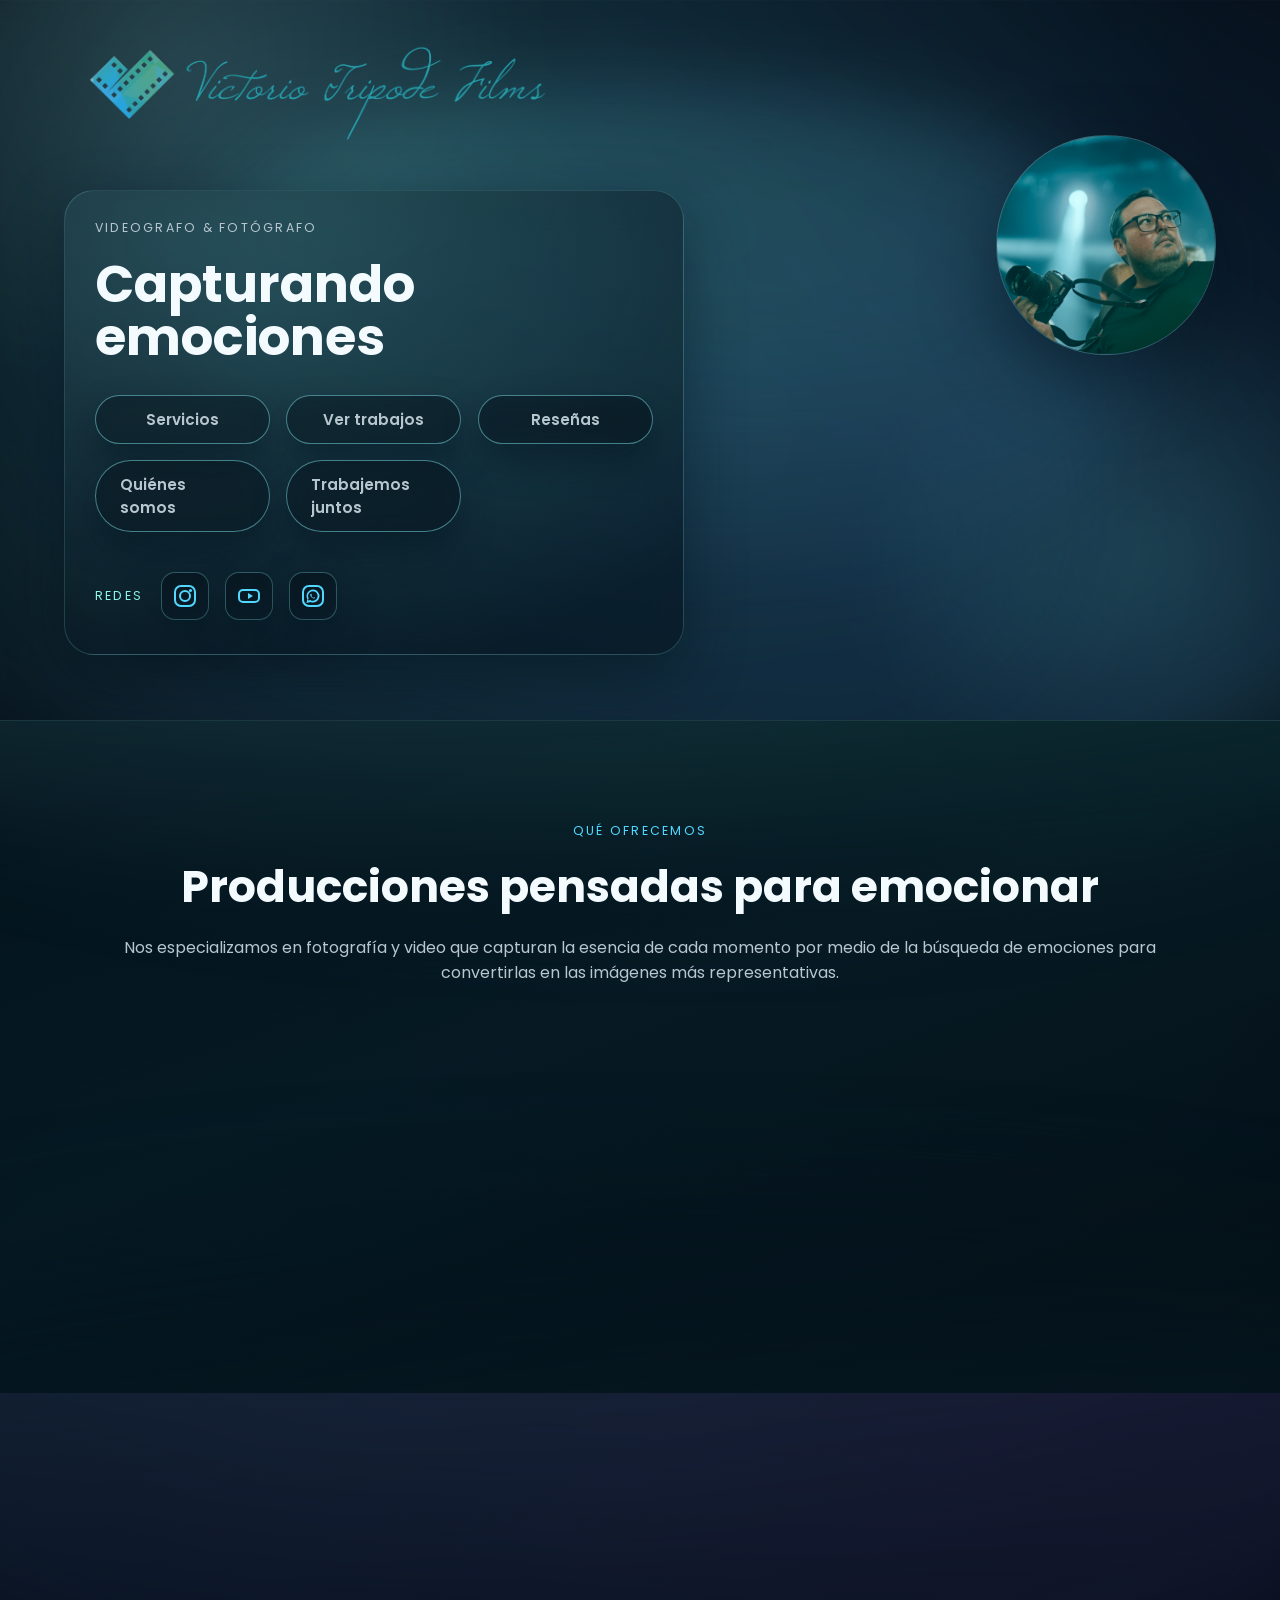
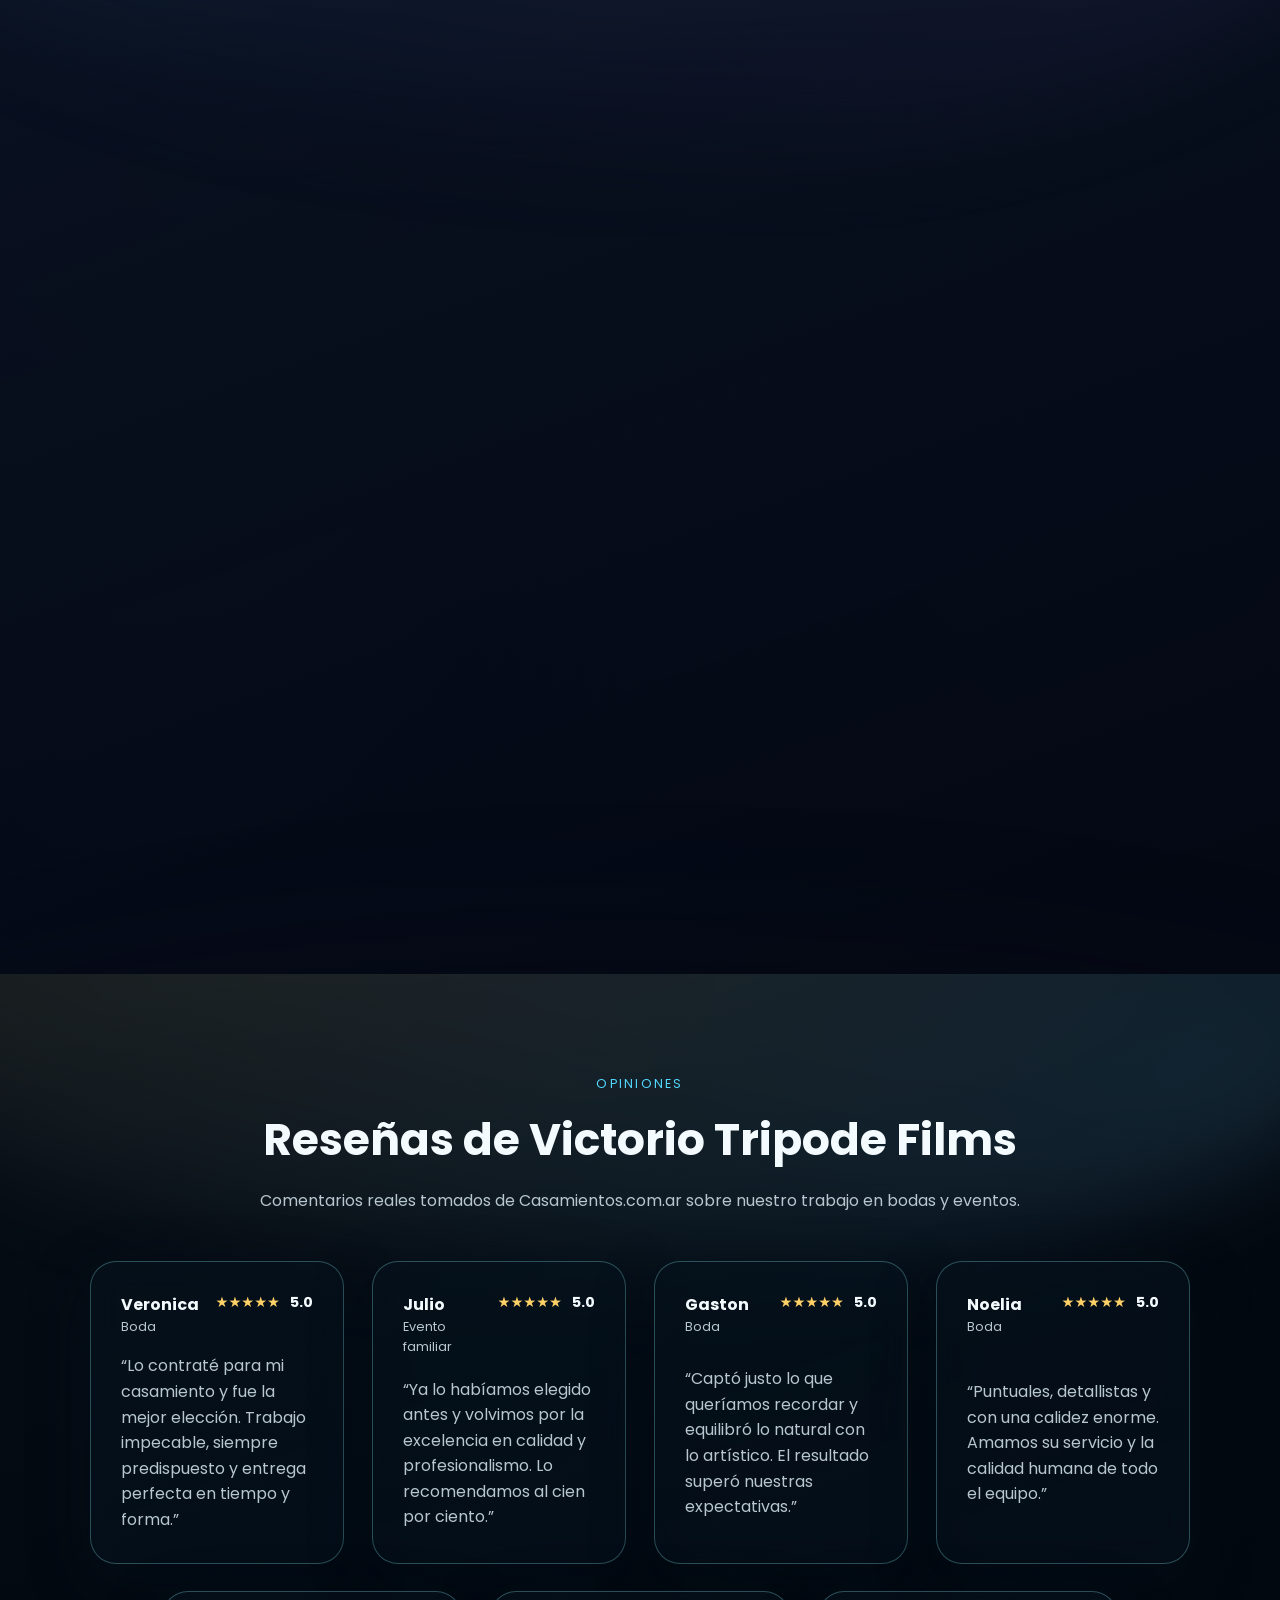
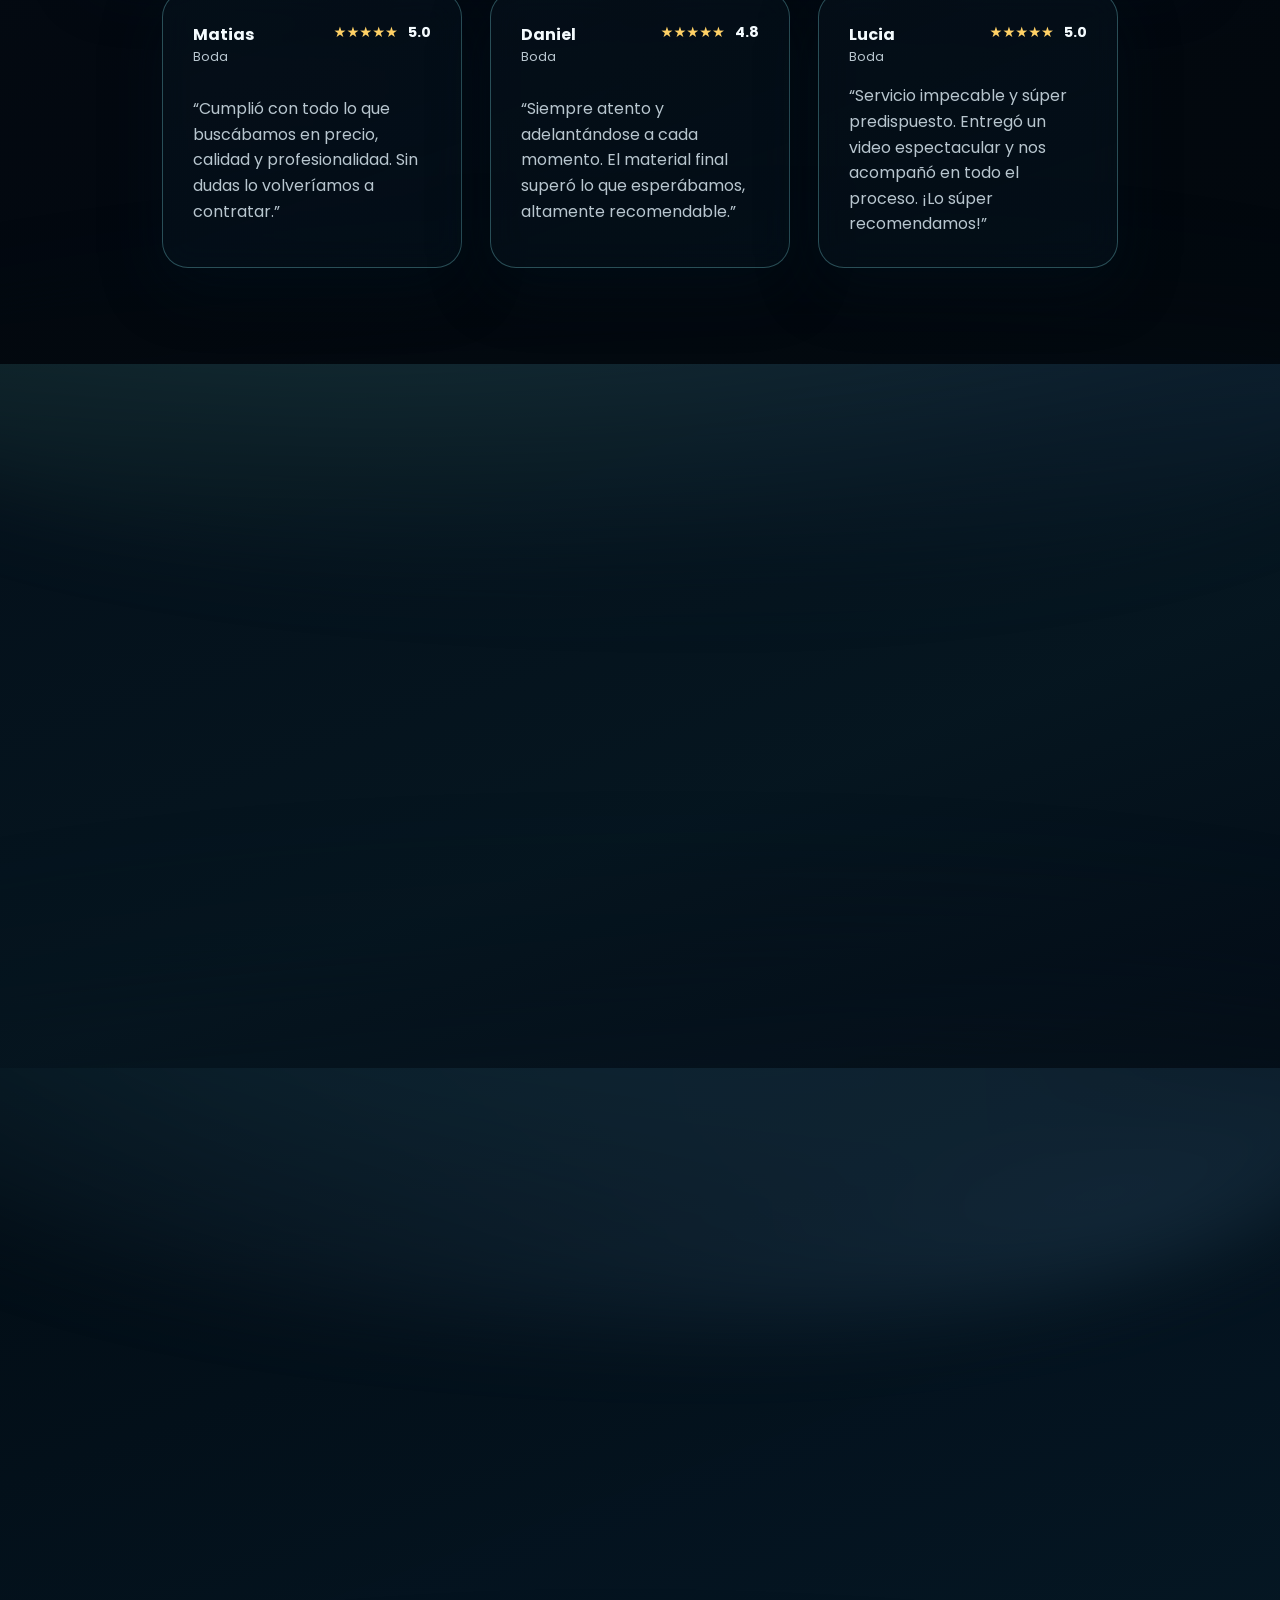
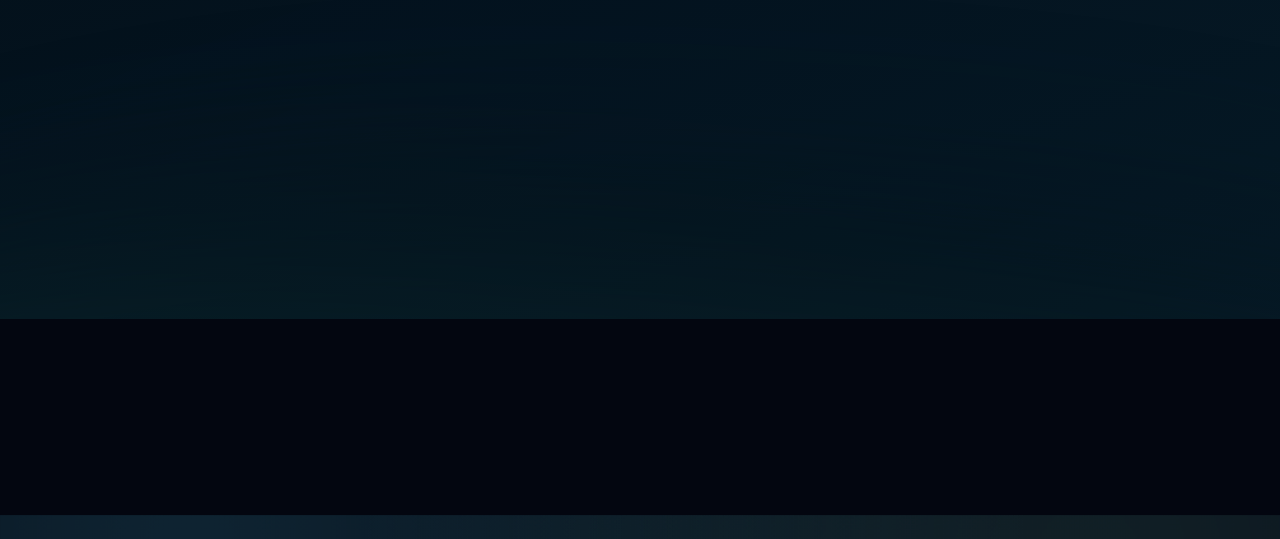
==== index.html @ 44215d23 "pagina de coco" ====
<!DOCTYPE html>
<html lang="es">
<head>
  <meta charset="UTF-8">
  <meta name="viewport" content="width=device-width, initial-scale=1.0">
  <title>Victorio Tripode Films | Productor Audiovisual</title>
  <meta name="description" content="Servicios profesionales de producción audiovisual: comerciales, videoclips, documentales y contenido para marcas.">
  <link rel="preconnect" href="https://fonts.googleapis.com">
  <link rel="preconnect" href="https://fonts.gstatic.com" crossorigin>
  <link href="https://fonts.googleapis.com/css2?family=Poppins:wght@300;400;600;700&display=swap" rel="stylesheet">
  <link rel="stylesheet" href="assets/styles.css">
  <link rel="icon" type="image/png" href="assets/image.png?v=1">
  <meta name="theme-color" content="#3ccade">
</head>
<body>
  <header class="hero">
    <div class="hero__bg" aria-hidden="true">
      <video class="hero__video" autoplay muted loop playsinline preload="auto" poster="https://images.unsplash.com/photo-1478720568477-152d9b164e26?auto=format&fit=crop&w=1600&q=80">
        <source src="https://cdn.coverr.co/videos/coverr-evening-footage-of-studio-lights-8471/1080p.mp4" type="video/mp4">
      </video>
    </div>
    <nav class="nav">
      <div class="nav__brand">
        <img class="logo-wordmark" src="assets/logo-wordmark.png" alt="Victorio Tripode Films">
      </div>
    </nav>
    <div class="hero__content">
      <p class="eyebrow">Videografo & Fotógrafo</p>
      <h1>Capturando emociones</h1>
      <nav class="quick-nav" aria-label="Secciones principales">
        <div class="hero__actions">
          <a class="btn btn--outline" href="#servicios">Servicios</a>
          <a class="btn btn--outline" href="#portfolio">Ver trabajos</a>
          <a class="btn btn--outline" href="#reviews">Reseñas</a>
          <a class="btn btn--outline" href="#nosotros">Quiénes somos</a>
          <a class="btn btn--outline" href="#contacto">Trabajemos juntos</a>
        </div>
      </nav>
      <div class="hero__social" aria-label="Redes sociales">
        <span class="hero__social-label">Redes</span>
        <div class="social-links">
          <a class="social-icon" href="https://www.instagram.com/victoriotripode/" target="_blank" rel="noopener" aria-label="Instagram">
            <svg viewBox="0 0 24 24" aria-hidden="true" focusable="false">
              <rect x="2" y="2" width="20" height="20" rx="6" ry="6"></rect>
              <circle cx="12" cy="12" r="5"></circle>
              <circle cx="17.5" cy="6.5" r="1.5"></circle>
            </svg>
          </a>
          <a class="social-icon" href="https://www.youtube.com/@victoriotripode7128" target="_blank" rel="noopener" aria-label="YouTube">
            <svg viewBox="0 0 24 24" aria-hidden="true" focusable="false">
              <rect x="2" y="6" width="20" height="12" rx="4"></rect>
              <polygon points="11,9 16,12 11,15"></polygon>
            </svg>
          </a>
          <a class="social-icon" href="https://wa.me/5493534769631?text=Hola%2C%20quiero%20hacer%20un%20proyecto" target="_blank" rel="noopener" aria-label="WhatsApp">
            <svg viewBox="0 0 24 24" aria-hidden="true" focusable="false">
              <rect x="2" y="2" width="20" height="20" rx="6" ry="6"></rect>
              <path d="M12 5.5a6.5 6.5 0 0 0-5.61 9.68L5.5 19l4-1.02A6.49 6.49 0 1 0 12 5.5Zm0 11.3a4.8 4.8 0 0 1-2.45-.67l-.18-.11-2.37.6.63-2.31-.12-.19a4.81 4.81 0 1 1 4.49 2.68Zm2.13-3.27c-.12-.06-.7-.35-.8-.39s-.19-.06-.27.06-.31.39-.38.47-.14.09-.26.03a3.94 3.94 0 0 1-1.17-.72 4.38 4.38 0 0 1-.82-1 0.28 0.28 0 0 1 0-.28c.07-.06.19-.24.25-.32s.09-.15.14-.24a0.2 0.2 0 0 0 0-.19c0-.06-.27-.66-.37-.9s-.2-.2-.27-.21h-0.24a0.46 0.46 0 0 0-.33.15 1.38 1.38 0 0 0-.43 1c0 .58.44 1.14.5 1.22s0 0 0 0a5.25 5.25 0 0 0 1.83 1.74 6.52 6.52 0 0 0 1.07.44 1.25 1.25 0 0 0 .58.04 1 1 0 0 0 .69-.49 0.82 0.82 0 0 0 .06-.49c-.03-0.07-0.12-0.11-0.24-0.17Z"></path>
            </svg>
          </a>
        </div>
      </div>
    </div>
    <div class="hero__portrait" aria-hidden="true">
      <img src="assets/FotoVity.png" alt="Victorio Tripode con su cámara" loading="lazy">
    </div>
  </header>

  <main>
    <section id="servicios" class="section section--light">
      <div class="section__header" data-reveal="fade-up">
        <span class="eyebrow">Qué ofrecemos</span>
        <h2>Producciones pensadas para emocionar</h2>
        <p>Nos especializamos en fotografía y video que capturan la esencia de cada momento por medio de la búsqueda de emociones para convertirlas en las imágenes más representativas.</p>
      </div>
      <div class="grid grid--services">
        <article class="card" data-reveal="zoom-in">
          <h3>Publicidades</h3>
          <p>Concepto, guion y producción integral para spots televisivos y contenido digital que posiciona tu marca.</p>
        </article>
        <article class="card" data-reveal="zoom-in" data-reveal-delay="120">
          <h3>Cumpleaños de 15</h3>
          <p>Registro cinematográfico de la fiesta, backstage y highlights para revivir cada detalle del gran día.</p>
        </article>
        <article class="card" data-reveal="zoom-in" data-reveal-delay="200">
          <h3>Bodas</h3>
          <p>Cobertura completa de ceremonia y celebración con enfoque en cinematografia documental.</p>
        </article>
        <article class="card" data-reveal="zoom-in" data-reveal-delay="280">
          <h3>Eventos y lanzamientos</h3>
          <p>Cobertura de eventos corporativos, culturales y sociales con piezas resumen y clips para redes.</p>
        </article>
      </div>
    </section>

    <section id="portfolio" class="section">
      <div class="section__header" data-reveal="fade-up">
        <span class="eyebrow">Portfolio</span>
        <h2>Selección de proyectos recientes</h2>
        <p>Algunas producciones destacadas que muestran nuestro enfoque cinematográfico y versatilidad.</p>
      </div>
      <div class="portfolio-groups">
        <section class="portfolio-group" aria-labelledby="portfolio-video-heading">
          <h3 id="portfolio-video-heading" class="portfolio-group__title" data-reveal="fade-up">Video</h3>
          <div class="grid grid--portfolio">
            <article class="portfolio-card" data-reveal="fade-up">
              <a class="portfolio-card__video" href="https://www.youtube.com/watch?v=5FdEgwAXs3w" target="_blank" rel="noopener" aria-label="Ver video Resumen de la boda de Lucía y Manuel en YouTube">
                <img src="https://img.youtube.com/vi/5FdEgwAXs3w/hqdefault.jpg" alt="Miniatura del video Resumen de la boda de Lucía y Manuel">
                <span class="portfolio-card__play" aria-hidden="true">
                  <svg viewBox="0 0 64 64">
                    <circle cx="32" cy="32" r="30"></circle>
                    <polygon points="27,22 44,32 27,42"></polygon>
                  </svg>
                </span>
              </a>
              <div class="portfolio-card__content">
                <h3>Resumen de la boda de Lucía y Manuel</h3>
              </div>
            </article>
            <article class="portfolio-card" data-reveal="fade-up" data-reveal-delay="220">
              <a class="portfolio-card__video" href="https://www.youtube.com/watch?v=j9kuE2Vgo54" target="_blank" rel="noopener" aria-label="Ver video Lanzamiento de producto Aurora en YouTube">
                <img src="assets/image copy 4.png" alt="Miniatura del video Video Final de Fiesta XV">
                <span class="portfolio-card__play" aria-hidden="true">
                  <svg viewBox="0 0 64 64">
                    <circle cx="32" cy="32" r="30"></circle>
                    <polygon points="27,22 44,32 27,42"></polygon>
                  </svg>
                </span>
              </a>
              <div class="portfolio-card__content">
                <h3>Video Final de Fiesta XV</h3>
              </div>
            </article>
            <article class="portfolio-card" data-reveal="fade-up" data-reveal-delay="140">
              <a class="portfolio-card__video" href="https://www.youtube.com/watch?v=SgXLLQUyZig" target="_blank" rel="noopener" aria-label="Ver video 15 Años de Lucila en YouTube">
                <img src="https://img.youtube.com/vi/SgXLLQUyZig/hqdefault.jpg" alt="Miniatura del video Fashion Look">
                <span class="portfolio-card__play" aria-hidden="true">
                  <svg viewBox="0 0 64 64">
                    <circle cx="32" cy="32" r="30"></circle>
                    <polygon points="27,22 44,32 27,42"></polygon>
                  </svg>
                </span>
              </a>
              <div class="portfolio-card__content">
                <h3>Fashion Look</h3>
              </div>
            </article>
          </div>
        </section>

        <section class="portfolio-group" aria-labelledby="portfolio-photo-heading">
          <h3 id="portfolio-photo-heading" class="portfolio-group__title" data-reveal="fade-up">Fotografía</h3>
          <div class="grid grid--portfolio grid--portfolio-photo">
            <article class="portfolio-card" data-reveal="fade-up">
              <a class="portfolio-card__link" href="https://photos.app.goo.gl/fR3tqLfKLdtsuLpC8" target="_blank" rel="noopener">
                <div class="portfolio-card__image" style="background-image: url('assets/image copy.png');"></div>
                <div class="portfolio-card__content">
                  <h3>Fiestas 15 Años</h3>
                </div>
              </a>
            </article>
            <article class="portfolio-card" data-reveal="fade-up" data-reveal-delay="140">
              <a class="portfolio-card__link" href="https://photos.app.goo.gl/D6VB1mkP4cScNcd29" target="_blank" rel="noopener">
                <div class="portfolio-card__image" style="background-image: url('assets/image copy 2.png'); background-position: center 30%;"></div>
                <div class="portfolio-card__content">
                  <h3>Book 15 Años</h3>
                </div>
              </a>
            </article>
            <article class="portfolio-card" data-reveal="fade-up" data-reveal-delay="220">
              <a class="portfolio-card__link" href="https://photos.app.goo.gl/a9URhVU9mto6WzhA7" target="_blank" rel="noopener">
                <div class="portfolio-card__image" style="background-image: url('assets/image copy 3.png');"></div>
                <div class="portfolio-card__content">
                  <h3>Fiesta de Boda</h3>
                </div>
              </a>
            </article>
            <article class="portfolio-card" data-reveal="fade-up" data-reveal-delay="300">
              <a class="portfolio-card__link" href="https://photos.app.goo.gl/1ajAdyzCxbb1kRrP6" target="_blank" rel="noopener">
                <div class="portfolio-card__image" style="background-image: url('assets/image copy 5.png'); background-position: center 20%;"></div>
                <div class="portfolio-card__content">
                  <h3>Highlights 15 Años</h3>
                </div>
              </a>
            </article>
          </div>
        </section>
      </div>
    </section>

    <section id="reviews" class="section section--reviews">
      <div class="section__header" data-reveal="fade-up">
        <span class="eyebrow">Opiniones</span>
        <h2>Reseñas de Victorio Tripode Films</h2>
        <p>Comentarios reales tomados de Casamientos.com.ar sobre nuestro trabajo en bodas y eventos.</p>
      </div>
      <div class="grid grid--reviews">
        <article class="review-card" data-reveal="lift">
          <header class="review-card__header">
            <div>
              <h3>Veronica</h3>
              <p class="review-card__meta">Boda</p>
            </div>
            <span class="review-card__rating" aria-label="Calificación 5 sobre 5">★★★★★ <strong>5.0</strong></span>
          </header>
          <p>“Lo contraté para mi casamiento y fue la mejor elección. Trabajo impecable, siempre predispuesto y entrega perfecta en tiempo y forma.”</p>
        </article>

        <article class="review-card" data-reveal="lift" data-reveal-delay="100">
          <header class="review-card__header">
            <div>
              <h3>Julio</h3>
              <p class="review-card__meta">Evento familiar</p>
            </div>
            <span class="review-card__rating" aria-label="Calificación 5 sobre 5">★★★★★ <strong>5.0</strong></span>
          </header>
          <p>“Ya lo habíamos elegido antes y volvimos por la excelencia en calidad y profesionalismo. Lo recomendamos al cien por ciento.”</p>
        </article>

        <article class="review-card" data-reveal="lift" data-reveal-delay="180">
          <header class="review-card__header">
            <div>
              <h3>Gaston</h3>
              <p class="review-card__meta">Boda</p>
            </div>
            <span class="review-card__rating" aria-label="Calificación 5 sobre 5">★★★★★ <strong>5.0</strong></span>
          </header>
          <p>“Captó justo lo que queríamos recordar y equilibró lo natural con lo artístico. El resultado superó nuestras expectativas.”</p>
        </article>

        <article class="review-card" data-reveal="lift" data-reveal-delay="260">
          <header class="review-card__header">
            <div>
              <h3>Noelia</h3>
              <p class="review-card__meta">Boda</p>
            </div>
            <span class="review-card__rating" aria-label="Calificación 5 sobre 5">★★★★★ <strong>5.0</strong></span>
          </header>
          <p>“Puntuales, detallistas y con una calidez enorme. Amamos su servicio y la calidad humana de todo el equipo.”</p>
        </article>

        <article class="review-card" data-reveal="lift" data-reveal-delay="340">
          <header class="review-card__header">
            <div>
              <h3>Matias</h3>
              <p class="review-card__meta">Boda</p>
            </div>
            <span class="review-card__rating" aria-label="Calificación 5 sobre 5">★★★★★ <strong>5.0</strong></span>
          </header>
          <p>“Cumplió con todo lo que buscábamos en precio, calidad y profesionalidad. Sin dudas lo volveríamos a contratar.”</p>
        </article>

        <article class="review-card" data-reveal="lift" data-reveal-delay="420">
          <header class="review-card__header">
            <div>
              <h3>Daniel</h3>
              <p class="review-card__meta">Boda</p>
            </div>
            <span class="review-card__rating" aria-label="Calificación 4.8 sobre 5">★★★★★ <strong>4.8</strong></span>
          </header>
          <p>“Siempre atento y adelantándose a cada momento. El material final superó lo que esperábamos, altamente recomendable.”</p>
        </article>

        <article class="review-card" data-reveal="lift" data-reveal-delay="500">
          <header class="review-card__header">
            <div>
              <h3>Lucia</h3>
              <p class="review-card__meta">Boda</p>
            </div>
            <span class="review-card__rating" aria-label="Calificación 5 sobre 5">★★★★★ <strong>5.0</strong></span>
          </header>
          <p>“Servicio impecable y súper predispuesto. Entregó un video espectacular y nos acompañó en todo el proceso. ¡Lo súper recomendamos!”</p>
        </article>
      </div>
    </section>

    <section id="nosotros" class="section section--light">
      <div class="section__header" data-reveal="fade-up">
        <span class="eyebrow">Quiénes somos</span>
        <h2>Relatos llenos de emoción para cada celebración</h2>
        <p>Desde 2007 estamos transformando cada evento en recuerdos cinematográficos y auténticos.</p>
      </div>
      <div class="about">
        <p data-reveal="fade-up">Victorio Tripode Films es una productora audiovisual creada por un realizador que ama cubrir eventos sociales. Buscamos las emociones de cada día especial para convertirlas en imágenes sinceras que cuenten tu historia con pasión.</p>
        <p data-reveal="fade-up" data-reveal-delay="160">Ofrecemos cobertura integral de bodas, 15 años y eventos: video y fotografía, preboda, postboda, entrega digital, fotolibros de alta calidad y coordinación personalizada. Nos reunimos con cada cliente para planificar juntos y asegurarnos de registrar cada detalle.</p>
      </div>
    </section>

    <section id="contacto" class="section">
      <div class="section__header" data-reveal="fade-up">
        <span class="eyebrow">Hablemos</span>
        <h2>¿Listo para producir tu próximo proyecto?</h2>
        <p>Escribinos y coordinemos una reunión para entender tus objetivos y armar una propuesta personalizada.</p>
      </div>
      <div class="contact">
        <div class="contact__details" data-reveal="fade-right">
          <p><strong>Email:</strong> <a href="mailto:victoriotripodefilms@gmail.com">victoriotripodefilms@gmail.com</a></p>
          <p>
            <strong>Teléfono:</strong>
            <button type="button" class="copy-phone" data-phone="+5493534769631" aria-label="Copiar número de teléfono">
              +54 9 353 476-9631
            </button>
            <span class="copy-feedback" role="status" aria-live="polite"></span>
          </p>
          <p><strong>WhatsApp:</strong> <a href="https://wa.me/5493534769631?text=Hola%2C%20quiero%20hacer%20un%20proyecto" target="_blank" rel="noopener">Escribinos por WhatsApp</a></p>
          <p><strong>Ubicación:</strong> Villa María, Córdoba · Disponible para rodajes en todo el país</p>
        </div>
        <form class="contact__form" action="https://formsubmit.co/victoriotripodefilms@gmail.com" method="POST" data-reveal="fade-left" data-reveal-delay="160">
          <input type="hidden" name="_subject" value="Nuevo mensaje desde la web">
          <input type="hidden" name="_captcha" value="false">
          <label>
            Nombre
            <input type="text" name="nombre" placeholder="Tu nombre" required>
          </label>
          <label>
            Email
            <input type="email" name="email" placeholder="tunombre@email.com" required>
          </label>
          <label>
            Mensaje
            <textarea name="mensaje" rows="4" placeholder="Contanos sobre tu proyecto" required></textarea>
          </label>
          <button type="submit" class="btn btn--primary">Enviar mensaje</button>
        </form>
      </div>
    </section>
  </main>

  <footer class="footer" data-reveal="fade-up">
    <p>© <span id="year"></span> Victorio Tripode Films · Productor audiovisual</p>
    <div class="social-links social-links--footer">
      <a class="social-icon" href="https://www.instagram.com/victoriotripode/" target="_blank" rel="noopener" aria-label="Instagram">
        <svg viewBox="0 0 24 24" aria-hidden="true" focusable="false">
          <rect x="2" y="2" width="20" height="20" rx="6" ry="6"></rect>
          <circle cx="12" cy="12" r="5"></circle>
          <circle cx="17.5" cy="6.5" r="1.5"></circle>
        </svg>
      </a>
      <a class="social-icon" href="https://www.youtube.com/@victoriotripode7128" target="_blank" rel="noopener" aria-label="YouTube">
        <svg viewBox="0 0 24 24" aria-hidden="true" focusable="false">
          <rect x="2" y="6" width="20" height="12" rx="4"></rect>
          <polygon points="11,9 16,12 11,15"></polygon>
        </svg>
      </a>
      <a class="social-icon" href="https://wa.me/5493534769631?text=Hola%2C%20quiero%20hacer%20un%20proyecto" target="_blank" rel="noopener" aria-label="WhatsApp">
        <svg viewBox="0 0 24 24" aria-hidden="true" focusable="false">
          <rect x="2" y="2" width="20" height="20" rx="6" ry="6"></rect>
          <path d="M12 5.5a6.5 6.5 0 0 0-5.61 9.68L5.5 19l4-1.02A6.49 6.49 0 1 0 12 5.5Zm0 11.3a4.8 4.8 0 0 1-2.45-.67l-.18-.11-2.37.6.63-2.31-.12-.19a4.81 4.81 0 1 1 4.49 2.68Zm2.13-3.27c-.12-.06-.7-.35-.8-.39s-.19-.06-.27.06-.31.39-.38.47-.14.09-.26.03a3.94 3.94 0 0 1-1.17-.72 4.38 4.38 0 0 1-.82-1 0.28 0.28 0 0 1 0-.28c.07-.06.19-.24.25-.32s.09-.15.14-.24a0.2 0.2 0 0 0 0-.19c0-.06-.27-.66-.37-.9s-.2-.2-.27-.21h-0.24a0.46 0.46 0 0 0-.33.15 1.38 1.38 0 0 0-.43 1c0 .58.44 1.14.5 1.22s0 0 0 0a5.25 5.25 0 0 0 1.83 1.74 6.52 6.52 0 0 0 1.07.44 1.25 1.25 0 0 0 .58.04 1 1 0 0 0 .69-.49 0.82 0.82 0 0 0 .06-.49c-.03-0.07-0.12-0.11-0.24-0.17Z"></path>
        </svg>
      </a>
    </div>
  </footer>

  <script>
    const yearEl = document.getElementById('year');
    if (yearEl) {
      yearEl.textContent = new Date().getFullYear();
    }

    const copyBtn = document.querySelector('.copy-phone');
    const feedbackEl = document.querySelector('.copy-feedback');

    if (copyBtn && feedbackEl) {
      const phoneValue = copyBtn.dataset.phone;
      copyBtn.addEventListener('click', async () => {
        try {
          if (navigator.clipboard?.writeText) {
            await navigator.clipboard.writeText(phoneValue);
          } else {
            const tempInput = document.createElement('input');
            tempInput.value = phoneValue;
            document.body.appendChild(tempInput);
            tempInput.select();
            document.execCommand('copy');
            document.body.removeChild(tempInput);
          }
          feedbackEl.textContent = 'Número copiado';
          feedbackEl.classList.add('is-visible');
          setTimeout(() => {
            feedbackEl.classList.remove('is-visible');
            feedbackEl.textContent = '';
          }, 2000);
        } catch (err) {
          feedbackEl.textContent = 'No se pudo copiar';
          feedbackEl.classList.add('is-visible');
          setTimeout(() => {
            feedbackEl.classList.remove('is-visible');
            feedbackEl.textContent = '';
          }, 2500);
        }
      });
    }

    const heroEl = document.querySelector('.hero');
    const heroContentEl = document.querySelector('.hero__content');
    const heroPortraitEl = document.querySelector('.hero__portrait');
    const heroQuickNavEl = heroContentEl?.querySelector('.quick-nav');
    const mobilePortraitQuery = window.matchMedia ? window.matchMedia('(max-width: 640px)') : null;

    if (heroEl && heroContentEl && heroPortraitEl && heroQuickNavEl && mobilePortraitQuery) {
      const portraitAnchor = document.createComment('hero-portrait-anchor');
      heroEl.insertBefore(portraitAnchor, heroPortraitEl.nextSibling);

      const placePortrait = (mq) => {
        if (mq.matches) {
          if (heroPortraitEl.parentElement !== heroContentEl) {
            heroContentEl.insertBefore(heroPortraitEl, heroQuickNavEl);
          }
          heroPortraitEl.classList.add('hero__portrait--mobile');
        } else {
          if (portraitAnchor.parentNode && heroPortraitEl.parentElement !== heroEl) {
            portraitAnchor.parentNode.insertBefore(heroPortraitEl, portraitAnchor);
          }
          heroPortraitEl.classList.remove('hero__portrait--mobile');
        }
      };

      placePortrait(mobilePortraitQuery);

      const listener = (event) => placePortrait(event);
      if (mobilePortraitQuery.addEventListener) {
        mobilePortraitQuery.addEventListener('change', listener);
      } else if (mobilePortraitQuery.addListener) {
        mobilePortraitQuery.addListener(listener);
      }
    }

    const revealEls = document.querySelectorAll('[data-reveal]');
    const prefersReducedMotionQuery = window.matchMedia ? window.matchMedia('(prefers-reduced-motion: reduce)') : null;

    if (revealEls.length) {
      const setRevealProps = (el) => {
        const { revealDelay, revealDuration, revealEasing } = el.dataset;
        if (revealDelay) {
          el.style.setProperty('--reveal-delay', `${revealDelay}ms`);
        }
        if (revealDuration) {
          el.style.setProperty('--reveal-duration', `${revealDuration}ms`);
        }
        if (revealEasing) {
          el.style.setProperty('--reveal-easing', revealEasing);
        }
      };

      revealEls.forEach(setRevealProps);

      const activateWithoutObserver = () => {
        revealEls.forEach((el) => {
          el.classList.add('is-visible');
        });
      };

      const shouldReduceMotion = prefersReducedMotionQuery?.matches;

      if (shouldReduceMotion || !('IntersectionObserver' in window)) {
        activateWithoutObserver();
      } else {
        const observer = new IntersectionObserver(
          (entries) => {
            entries.forEach((entry) => {
              if (entry.isIntersecting) {
                entry.target.classList.add('is-visible');
                observer.unobserve(entry.target);
              }
            });
          },
          {
            threshold: 0.2,
            rootMargin: '0px 0px -10% 0px',
          }
        );

        revealEls.forEach((el) => observer.observe(el));

        const handleMotionChange = (event) => {
          if (event.matches) {
            observer.disconnect();
            activateWithoutObserver();
          }
        };

        if (prefersReducedMotionQuery?.addEventListener) {
          prefersReducedMotionQuery.addEventListener('change', handleMotionChange);
        } else if (prefersReducedMotionQuery?.addListener) {
          prefersReducedMotionQuery.addListener(handleMotionChange);
        }
      }
    }
  </script>
</body>
</html>
---- assets/styles.css ----
:root {
  --bg-dark: #030610;
  --bg-light: rgba(6, 22, 32, 0.82);
  --bg-section: #071522;
  --text-primary: #f4fbfe;
  --text-secondary: #b8c6cf;
  --accent: #52d8ff;
  --accent-hover: #8cf7e7;
  --accent-gradient: linear-gradient(135deg, #52d8ff 0%, #89ffe6 100%);
  --glass-bg: rgba(10, 32, 46, 0.55);
  --glass-border: rgba(142, 246, 255, 0.28);
  --glass-highlight: rgba(255, 255, 255, 0.18);
  --liquid-blur: 22px;
  --liquid-speed-slow: 26s;
  --liquid-speed-fast: 14s;
  --reveal-easing: cubic-bezier(0.22, 1, 0.36, 1);
  --font-body: 'Poppins', system-ui, -apple-system, BlinkMacSystemFont, 'Segoe UI', sans-serif;
  --max-width: 1100px;
  --shadow: 0 22px 65px rgba(2, 17, 29, 0.4);
}

* {
  box-sizing: border-box;
}

@keyframes liquidOrb {
  0% {
    transform: translate3d(-3%, -4%, 0) scale(0.92) rotate(0deg);
  }

  50% {
    transform: translate3d(4%, 2%, 0) scale(1.08) rotate(160deg);
  }

  100% {
    transform: translate3d(-2%, 3%, 0) scale(0.95) rotate(320deg);
  }
}

@keyframes liquidSheen {
  0% {
    transform: translateX(-120%);
    opacity: 0;
  }

  45% {
    opacity: 0;
  }

  55% {
    opacity: 0.6;
  }

  100% {
    transform: translateX(120%);
    opacity: 0;
  }
}

@keyframes liquidRipple {
  0% {
    transform: scale(0.92) translate3d(0, 12px, 0);
    filter: blur(18px);
    opacity: 0.65;
  }

  60% {
    transform: scale(1.04) translate3d(0, -6px, 0);
    filter: blur(0);
    opacity: 1;
  }

  100% {
    transform: scale(1) translate3d(0, 0, 0);
    filter: blur(0);
    opacity: 1;
  }
}

@keyframes liquidReveal {
  0% {
    opacity: 0;
    transform: translate3d(var(--reveal-translate-x, 0), var(--reveal-translate-y, 24px), 0) scale(var(--reveal-scale-start, 0.9));
    filter: blur(var(--reveal-blur-start, 22px)) saturate(0.8);
  }

  55% {
    opacity: 1;
    transform: translate3d(calc(var(--reveal-translate-x, 0) * -0.05), calc(var(--reveal-translate-y, 24px) * -0.1), 0) scale(var(--reveal-overshoot, 1.04));
    filter: blur(0) saturate(1.08);
  }

  100% {
    opacity: 1;
    transform: translate3d(0, 0, 0) scale(1);
    filter: blur(0) saturate(1);
  }
}

@keyframes liquidDrift {
  0% {
    transform: translate3d(-8%, -6%, 0) scale(0.94);
    opacity: 0.4;
  }

  55% {
    transform: translate3d(6%, 4%, 0) scale(1.08);
    opacity: 0.8;
  }

  100% {
    transform: translate3d(-4%, 2%, 0) scale(0.97);
    opacity: 0.55;
  }
}

@keyframes liquidFloat {
  0%,
  100% {
    transform: translate3d(0, -10px, 0) rotate3d(0, 0, 1, -2deg);
  }

  50% {
    transform: translate3d(0, 10px, 0) rotate3d(0, 0, 1, 2deg);
  }
}

@keyframes buttonLiquidIn {
  0% {
    opacity: 0;
    transform: translate3d(0, 28px, 0) scale(0.9);
    filter: blur(18px);
  }

  60% {
    opacity: 1;
    transform: translate3d(0, -6px, 0) scale(1.05);
    filter: blur(0);
  }

  100% {
    opacity: 1;
    transform: translate3d(0, 0, 0) scale(1);
    filter: blur(0);
  }
}

html,
body {
  margin: 0;
  padding: 0;
  color: var(--text-primary);
  background: radial-gradient(120% 120% at 15% 5%, rgba(82, 216, 255, 0.15), transparent 55%), radial-gradient(100% 100% at 85% 10%, rgba(137, 255, 230, 0.12), transparent 58%), var(--bg-dark);
  font-family: var(--font-body);
  scroll-behavior: smooth;
}

body {
  position: relative;
  min-height: 100vh;
  background-color: var(--bg-dark);
  overflow-x: hidden;
}

body::before,
body::after {
  content: "";
  position: fixed;
  width: clamp(320px, 42vw, 520px);
  height: clamp(320px, 42vw, 520px);
  border-radius: 45% 55% 50% 60% / 55% 45% 55% 45%;
  pointer-events: none;
  z-index: -2;
  opacity: 0.55;
  background:
    radial-gradient(circle at 30% 30%, rgba(140, 248, 255, 0.35), transparent 65%),
    radial-gradient(circle at 70% 70%, rgba(115, 185, 255, 0.22), transparent 70%),
    rgba(27, 60, 78, 0.6);
  filter: blur(60px) saturate(1.1);
  animation: liquidOrb var(--liquid-speed-slow) ease-in-out infinite;
}

body::before {
  top: -18%;
  left: -12%;
}

body::after {
  bottom: -25%;
  right: -10%;
  animation-duration: calc(var(--liquid-speed-slow) * 1.2);
  animation-delay: -8s;
}

img {
  max-width: 100%;
  display: block;
}

a {
  color: inherit;
  text-decoration: none;
}

a:hover {
  color: var(--accent-hover);
}

.hero {
  position: relative;
  display: flex;
  flex-direction: column;
  justify-content: flex-start;
  gap: clamp(12px, 3vw, 24px);
  padding: 32px 5vw 64px;
  overflow: hidden;
  isolation: isolate;
  border-bottom: 1px solid rgba(142, 246, 255, 0.16);
  background:
    linear-gradient(145deg, rgba(5, 16, 26, 0.94) 0%, rgba(7, 24, 36, 0.88) 52%, rgba(9, 32, 46, 0.92) 100%);
  box-shadow:
    inset 0 1px 0 rgba(140, 248, 255, 0.08),
    0 28px 80px rgba(2, 17, 29, 0.55);
}

.hero__bg {
  position: absolute;
  inset: 0;
  overflow: hidden;
  z-index: 0;
  pointer-events: none;
}

.hero__bg::before {
  content: "";
  position: absolute;
  inset: -18%;
  border-radius: 35% 45% 55% 40% / 48% 35% 45% 52%;
  background:
    radial-gradient(circle at 28% 32%, rgba(140, 248, 255, 0.38), transparent 68%),
    radial-gradient(circle at 68% 70%, rgba(115, 195, 255, 0.32), transparent 72%),
    linear-gradient(160deg, rgba(3, 9, 16, 0.85), rgba(8, 22, 36, 0.78));
  mix-blend-mode: screen;
  filter: blur(28px) saturate(1.1);
  opacity: 0.7;
  animation: liquidDrift calc(var(--liquid-speed-slow) * 0.9) ease-in-out infinite;
}

.hero__bg::after {
  content: "";
  position: absolute;
  inset: -12%;
  background:
    radial-gradient(520px at 20% 15%, rgba(255, 255, 255, 0.18), transparent 70%),
    radial-gradient(420px at 82% 72%, rgba(137, 255, 230, 0.25), transparent 68%),
    linear-gradient(160deg, rgba(4, 9, 18, 0.78), rgba(3, 12, 20, 0.64));
  filter: blur(24px);
  mix-blend-mode: soft-light;
  opacity: 0.85;
  animation: liquidOrb calc(var(--liquid-speed-fast) * 1.1) ease-in-out infinite;
}

.hero__video {
  width: 100%;
  height: 100%;
  object-fit: cover;
  filter: saturate(1.25) contrast(1.08) brightness(0.72);
  transform: scale(1.08);
  opacity: 0.85;
  animation: heroVideoZoom 18s ease-in-out infinite alternate;
}

.hero::before {
  content: "";
  position: absolute;
  inset: 12% 10% 18% 16%;
  border-radius: 38% 52% 46% 58% / 44% 40% 56% 52%;
  background:
    radial-gradient(160% 120% at 20% 20%, rgba(137, 255, 230, 0.25), transparent 70%),
    radial-gradient(140% 120% at 80% 40%, rgba(110, 192, 255, 0.22), transparent 65%),
    rgba(13, 45, 66, 0.32);
  mix-blend-mode: lighten;
  filter: blur(36px) saturate(1.1);
  opacity: 0.55;
  animation: liquidDrift calc(var(--liquid-speed-fast) * 0.9) ease-in-out infinite;
  pointer-events: none;
  z-index: 1;
}

.hero__portrait {
  position: absolute;
  top: clamp(18%, 28vw, 34%);
  right: clamp(3vw, 5vw, 8vw);
  transform: translateY(-50%);
  width: clamp(160px, 18vw, 220px);
  aspect-ratio: 1;
  border-radius: 50%;
  overflow: hidden;
  box-shadow:
    0 28px 70px rgba(2, 17, 29, 0.55),
    inset 0 0 8px rgba(140, 248, 255, 0.35);
  border: 1px solid var(--glass-border);
  background: radial-gradient(circle at 30% 30%, rgba(140, 248, 255, 0.24), transparent 55%), rgba(4, 18, 28, 0.55);
  backdrop-filter: blur(20px) saturate(1.18);
  animation: liquidFloat 8s ease-in-out infinite;
  z-index: 2;
}

.hero__portrait img {
  width: 100%;
  height: 100%;
  object-fit: cover;
  filter: saturate(1.08);
}

.hero__portrait::before {
  content: "";
  position: absolute;
  inset: -10% -20%;
  background: linear-gradient(120deg, rgba(255, 255, 255, 0.25), transparent 50%);
  opacity: 0.5;
  mix-blend-mode: screen;
  animation: none;
}

.hero__portrait--mobile {
  position: static;
  top: auto;
  right: auto;
  transform: none;
  width: clamp(180px, 65vw, 240px);
  margin: 24px auto 28px;
  animation: heroFloatMobile 6s ease-in-out infinite;
  backdrop-filter: blur(18px) saturate(1.12);
}

.hero__portrait--mobile::before {
  inset: -8% -18%;
  opacity: 0.6;
}

@keyframes heroVideoZoom {
  0% {
    transform: scale(1.06) translate3d(-1%, -1%, 0);
  }

  50% {
    transform: scale(1.12) translate3d(1%, 1%, 0);
  }

  100% {
    transform: scale(1.08) translate3d(0, 0, 0);
  }
}

@keyframes heroFloatMobile {
  0%,
  100% {
    transform: translate3d(0, -4px, 0);
  }

  50% {
    transform: translate3d(0, 4px, 0);
  }
}

@media (prefers-reduced-motion: reduce) {
  *,
  *::before,
  *::after {
    animation-duration: 0.001ms !important;
    animation-iteration-count: 1 !important;
    transition-duration: 0.001ms !important;
  }

  body::before,
  body::after,
  .section::before,
  .card::before,
  .card::after,
  .review-card::before,
  .review-card::after,
  .contact__form::before,
  .contact__form::after,
  .portfolio-card::before,
  .portfolio-card::after,
  .testimonial::before,
  .testimonial::after,
  .social-icon::after,
  .btn::after,
  .hero__portrait::before {
    opacity: 0 !important;
  }

  .hero__video {
    display: none;
  }

  .hero__content,
  .hero__portrait,
  .hero__actions .btn {
    filter: none !important;
    transform: none !important;
  }

  [data-reveal] {
    opacity: 1 !important;
    transform: none !important;
    filter: none !important;
    animation: none !important;
  }
}

@media (max-width: 980px) {
  .hero__portrait {
    position: static;
    top: auto;
    right: auto;
    transform: none;
    width: clamp(180px, 65vw, 240px);
    animation: heroFloatMobile 6s ease-in-out infinite;
  }

  .hero__portrait:not(.hero__portrait--mobile) {
    margin: 32px auto 0;
  }

  .hero__portrait--mobile {
    margin: 24px auto 28px;
  }
}

@media (max-width: 640px) {
  .hero__content {
    padding: 24px 22px 28px;
  }

  .hero__content .eyebrow {
    text-align: center;
  }

  .hero__content h1 {
    text-align: center;
  }

  .hero__actions {
    margin-top: 22px;
  }

  .hero__social {
    justify-content: center;
  }

  .grid--services,
  .grid--portfolio,
  .grid--reviews {
    grid-auto-columns: minmax(260px, 88vw);
  }
}

@media (max-width: 480px) {
  .hero {
    padding: 14px 4vw 28px;
    overflow: visible;
  }

  .nav {
    justify-content: center;
  }

  .nav__brand {
    justify-content: center;
    width: 100%;
  }

  .logo-wordmark {
    max-width: min(78vw, 320px);
  }

  .hero__content {
    padding: 18px 16px 20px;
    margin-inline: 0;
    gap: 16px;
  }

  .hero__content h1 {
    font-size: clamp(1.9rem, 8.2vw, 2.5rem);
  }

  .hero__portrait,
  .hero__portrait--mobile {
    width: clamp(165px, 58vw, 210px);
    margin: 18px auto 22px;
  }

  .hero__actions {
    margin-top: 12px;
    grid-template-columns: repeat(2, minmax(0, 1fr));
    gap: 10px;
  }

  .hero__actions .btn {
    padding: 10px 12px;
    font-size: 0.85rem;
  }

  .hero__social {
    margin-top: 12px;
    flex-direction: row;
    justify-content: center;
    flex-wrap: wrap;
    gap: 10px;
  }

  .hero__social-label {
    display: none;
  }
}

@media (max-width: 430px) {
  .hero {
    padding: 18px 5vw 36px;
    align-items: center;
  }

  .logo-wordmark {
    max-width: min(72vw, 300px);
  }

  .hero__content {
    width: min(100%, 340px);
    padding: 18px 18px 22px;
    gap: 16px;
    border-radius: 26px;
    align-items: center;
    margin-inline: auto;
  }

  .hero__content .eyebrow,
  .hero__content h1 {
    text-align: center;
  }

  .hero__portrait {
    display: none;
  }

  .hero__portrait--mobile {
    display: block;
    width: clamp(150px, 58vw, 210px);
    margin: 18px auto 20px;
  }

  .hero__actions {
    margin-top: 16px;
    width: 100%;
    display: grid;
    grid-template-columns: repeat(2, minmax(0, 1fr));
    gap: 12px;
    justify-items: stretch;
  }

  .hero__actions .btn {
    padding: 11px 0;
    font-size: 0.82rem;
    display: flex;
    align-items: center;
    justify-content: center;
    white-space: nowrap;
  }

  .hero__actions .btn:last-child {
    grid-column: 1 / -1;
  }

  .hero__social {
    margin-top: 18px;
    display: flex;
    flex-direction: column;
    gap: 12px;
    align-items: center;
  }

  .hero__social-label {
    text-align: center;
  }

  .social-links {
    display: flex;
    gap: 12px;
    justify-content: center;
  }

  .social-icon {
    width: 40px;
    height: 40px;
  }
}


@media (max-width: 390px) {
  .hero {
    padding: 16px 5vw 32px;
  }

  .logo-wordmark {
    max-width: min(68vw, 260px);
  }

  .hero__content {
    width: min(100%, 320px);
    padding: 16px 16px 20px;
    gap: 14px;
    border-radius: 24px;
  }

  .hero__content h1 {
    font-size: clamp(1.6rem, 6.8vw, 2.1rem);
  }

  .hero__actions {
    gap: 10px;
  }

  .hero__actions .btn {
    padding: 10px 0;
    font-size: 0.78rem;
  }

  .hero__actions .btn:last-child {
    grid-column: 1 / -1;
  }

  .social-icon {
    width: 38px;
    height: 38px;
  }
}

@media (max-width: 360px) {
  .hero__actions {
    grid-template-columns: 1fr;
  }
}


.nav {
  display: flex;
  align-items: center;
  justify-content: space-between;
  gap: 20px;
  position: relative;
  z-index: 2;
}

.nav__brand {
  display: inline-flex;
  align-items: center;
  position: relative;
}

.logo-wordmark {
  display: block;
  max-width: clamp(280px, 36vw, 520px);
  width: 100%;
  height: auto;
}

@media (min-width: 1024px) {
  .nav__brand {
    padding: clamp(6px, 1vw, 12px) clamp(12px, 1.6vw, 20px);
  }
}

@media (min-width: 1644px) {
  .logo-wordmark {
    filter: drop-shadow(0 12px 30px rgba(10, 46, 58, 0.35));
  }

  .nav__brand {
    border-radius: clamp(20px, 3.2vw, 32px);
    isolation: isolate;
  }

  .nav__brand::before {
    content: "";
    position: absolute;
    inset: clamp(-6px, -1vw, -4px);
    border-radius: clamp(16px, 2.2vw, 26px);
    background:
      radial-gradient(circle at 30% 35%, rgba(140, 248, 255, 0.18), transparent 65%),
      radial-gradient(circle at 70% 65%, rgba(88, 226, 181, 0.16), transparent 70%),
      rgba(6, 18, 28, 0.72);
    filter: blur(3px);
    opacity: 0.5;
    z-index: -1;
    pointer-events: none;
  }

  .nav__brand::after {
    content: "";
    position: absolute;
    inset: clamp(-2px, -0.4vw, -1px);
    border-radius: clamp(16px, 2.2vw, 26px);
    background: rgba(0, 0, 0, 0.85);
    filter: blur(6px);
    opacity: 0.88;
    z-index: -2;
    pointer-events: none;
  }
}


.cta {
  padding: 10px 18px;
  border: 1px solid rgba(60, 202, 222, 0.45);
  border-radius: 999px;
  font-size: 0.9rem;
  transition: all 0.3s ease;
}

.cta:hover {
  border-color: transparent;
  background: var(--accent-gradient);
  color: #021013;
}

.hero__content {
  max-width: 620px;
  display: grid;
  gap: 20px;
  position: relative;
  z-index: 2;
  padding: 28px 30px 34px;
  border-radius: 30px;
  background: radial-gradient(160% 140% at 18% 12%, rgba(140, 248, 255, 0.18), transparent 70%), rgba(6, 18, 28, 0.58);
  border: 1px solid rgba(142, 246, 255, 0.18);
  backdrop-filter: blur(18px) saturate(1.12);
  box-shadow: 0 20px 60px rgba(2, 17, 29, 0.45);
  animation: liquidRipple 1.05s var(--reveal-easing) 0.2s both;
}

.hero h1 {
  font-size: clamp(2.2rem, 5.2vw, 3.2rem);
  margin: 0;
  line-height: 1.05;
}

.hero p {
  margin: 0;
  color: var(--text-secondary);
  line-height: 1.5;
}

.hero__actions {
  margin-top: 10px;
  display: grid;
  grid-template-columns: repeat(auto-fit, minmax(160px, 1fr));
  gap: 16px;
}

.hero__actions .btn {
  justify-content: center;
  animation: buttonLiquidIn 0.8s var(--reveal-easing) both;
}

.hero__actions .btn:nth-child(2) {
  animation-delay: 0.1s;
}

.hero__actions .btn:nth-child(3) {
  animation-delay: 0.2s;
}

.hero__actions .btn:nth-child(4) {
  animation-delay: 0.3s;
}

.hero__actions .btn:nth-child(5) {
  animation-delay: 0.4s;
}

.quick-nav {
  display: block;
}

.hero__social {
  margin-top: 20px;
  display: flex;
  align-items: center;
  gap: 18px;
  color: var(--text-secondary);
  position: relative;
  z-index: 2;
}

.hero__social-label {
  font-size: 0.78rem;
  letter-spacing: 0.18em;
  text-transform: uppercase;
  color: var(--accent-hover);
}

.social-links {
  display: flex;
  gap: 16px;
  align-items: center;
}

.social-icon {
  position: relative;
  width: 48px;
  height: 48px;
  display: inline-flex;
  align-items: center;
  justify-content: center;
  border-radius: 14px;
  background: linear-gradient(160deg, rgba(6, 18, 28, 0.68), rgba(8, 24, 36, 0.42));
  color: var(--accent);
  border: 1px solid var(--glass-border);
  box-shadow: 0 16px 38px rgba(2, 17, 29, 0.45);
  backdrop-filter: blur(14px) saturate(1.1);
  transition: transform 0.3s ease, box-shadow 0.3s ease, filter 0.3s ease;
  overflow: hidden;
}

/* Removed animated highlight from social icons */

.social-icon svg {
  width: 24px;
  height: 24px;
}

.social-icon rect { fill: none; stroke: currentColor; stroke-width: 2; }
.social-icon circle { fill: none; stroke: currentColor; stroke-width: 2; }
.social-icon path {
  fill: currentColor;
  stroke: none;
}

.social-icon circle:last-of-type {
  fill: currentColor;
  stroke: none;
}

.social-icon polygon {
  fill: currentColor;
  stroke: none;
}

.social-icon:hover {
  transform: translateY(-4px);
  box-shadow: 0 22px 48px rgba(2, 17, 29, 0.6);
  filter: brightness(1.08) saturate(1.1);
}

.btn {
  position: relative;
  display: inline-flex;
  align-items: center;
  justify-content: center;
  padding: 12px 24px;
  border-radius: 999px;
  font-weight: 600;
  font-size: 0.95rem;
  border: 1px solid transparent;
  transition: all 0.3s ease;
  cursor: pointer;
  overflow: hidden;
  backdrop-filter: blur(12px) saturate(1.1);
  box-shadow: 0 18px 34px rgba(2, 17, 29, 0.45);
}

/* Removed animated sheen layer from buttons */

.btn--primary {
  background: var(--accent-gradient);
  color: #041016;
  box-shadow: var(--shadow);
}

.btn--primary:hover {
  filter: brightness(1.08);
}

.btn--outline {
  border: 1px solid rgba(140, 248, 255, 0.45);
  color: var(--text-secondary);
  background: rgba(6, 18, 28, 0.45);
}

.btn--outline:hover {
  border-color: var(--accent);
  color: var(--accent);
  box-shadow: 0 22px 48px rgba(2, 17, 29, 0.55);
}

.btn--accent {
  border-color: rgba(60, 202, 222, 0.65);
}

.btn--accent:hover {
  background: var(--accent-gradient);
  color: #041016;
  filter: brightness(1.05);
}

.section {
  position: relative;
  padding: 96px 5vw;
  --section-bg: linear-gradient(160deg, rgba(3, 10, 18, 0.96), rgba(4, 14, 24, 0.92));
  --section-overlay-top: radial-gradient(circle at 30% 30%, rgba(140, 248, 255, 0.22), transparent 65%),
    radial-gradient(circle at 70% 70%, rgba(120, 196, 255, 0.18), transparent 68%),
    rgba(12, 40, 58, 0.32);
  --section-overlay-top-opacity: 0.45;
  --section-overlay-top-blur: 40px;
  --section-overlay-bottom: none;
  --section-overlay-bottom-opacity: 0;
  --section-overlay-bottom-blur: 70px;
  --section-overlay-bottom-height: clamp(280px, 38vw, 420px);
  --section-overlay-bottom-inset: auto -18% -35%;
  --section-overlay-bottom-radius: 52% 48% 60% 40% / 48% 52% 40% 60%;
  --section-overlay-bottom-animation: liquidDrift calc(var(--liquid-speed-slow) * 1.1) ease-in-out infinite;
  background: var(--section-bg);
  scroll-margin-top: 90px;
  overflow: hidden;
  isolation: isolate;
}

.section::before {
  content: "";
  position: absolute;
  inset: -30% -10% auto;
  height: 60%;
  border-radius: 45% 55% 50% 60% / 55% 45% 55% 45%;
  background: var(--section-overlay-top);
  filter: blur(var(--section-overlay-top-blur, 40px));
  opacity: var(--section-overlay-top-opacity, 0.45);
  animation: liquidOrb calc(var(--liquid-speed-slow) * 1.05) ease-in-out infinite;
  pointer-events: none;
  z-index: -1;
}

.section::after {
  content: "";
  position: absolute;
  inset: var(--section-overlay-bottom-inset, auto -18% -35%);
  height: var(--section-overlay-bottom-height, clamp(280px, 38vw, 420px));
  border-radius: var(--section-overlay-bottom-radius, 52% 48% 60% 40% / 48% 52% 40% 60%);
  background: var(--section-overlay-bottom, none);
  filter: blur(var(--section-overlay-bottom-blur, 70px));
  opacity: var(--section-overlay-bottom-opacity, 0);
  animation: var(--section-overlay-bottom-animation, none);
  pointer-events: none;
  z-index: -1;
}

.section--light {
  --section-bg: linear-gradient(160deg, rgba(5, 16, 26, 0.94), rgba(7, 22, 34, 0.9));
}

.section--dark {
  --section-bg: linear-gradient(160deg, rgba(2, 8, 15, 0.96), rgba(3, 12, 20, 0.92));
}

.section__header {
  max-width: var(--max-width);
  margin: 0 auto 48px;
  text-align: center;
}

.section__header h2 {
  margin: 12px 0 16px;
  font-size: clamp(2rem, 5vw, 2.75rem);
}

.section__header p {
  color: var(--text-secondary);
  margin: 0;
}

.eyebrow {
  text-transform: uppercase;
  letter-spacing: 0.18em;
  font-size: 0.78rem;
  color: var(--accent);
}

[data-reveal] {
  --reveal-duration: 1s;
  --reveal-delay: 0s;
  --reveal-translate-x: 0px;
  --reveal-translate-y: 32px;
  --reveal-scale-start: 0.92;
  --reveal-overshoot: 1.05;
  --reveal-blur-start: var(--liquid-blur);
  opacity: 0;
  transform: translate3d(var(--reveal-translate-x), var(--reveal-translate-y), 0) scale(var(--reveal-scale-start));
  filter: blur(var(--reveal-blur-start)) saturate(0.85);
  will-change: transform, opacity, filter;
}

[data-reveal].is-visible {
  animation: liquidReveal var(--reveal-duration) var(--reveal-easing, cubic-bezier(0.22, 1, 0.36, 1)) var(--reveal-delay) forwards;
}

[data-reveal="fade-right"] {
  --reveal-translate-x: -46px;
  --reveal-translate-y: 18px;
}

[data-reveal="fade-left"] {
  --reveal-translate-x: 46px;
  --reveal-translate-y: 18px;
}

[data-reveal="zoom-in"] {
  --reveal-scale-start: 0.86;
  --reveal-overshoot: 1.08;
  --reveal-translate-y: 28px;
}

[data-reveal="lift"] {
  --reveal-translate-y: 52px;
  --reveal-scale-start: 0.9;
}

.grid {
  display: grid;
  gap: 28px;
  max-width: var(--max-width);
  margin: 0 auto;
}

.grid--services {
  grid-template-columns: repeat(auto-fit, minmax(220px, 1fr));
}

.card {
  position: relative;
  padding: 32px;
  border-radius: 28px;
  background: linear-gradient(160deg, rgba(6, 18, 28, 0.66), rgba(6, 22, 34, 0.42));
  border: 1px solid var(--glass-border);
  backdrop-filter: blur(18px) saturate(1.12);
  box-shadow: var(--shadow);
  min-height: 200px;
  overflow: hidden;
  isolation: isolate;
}

.card h3 {
  margin-top: 0;
  margin-bottom: 12px;
  font-size: 1.2rem;
}

.card p {
  margin: 0;
  color: var(--text-secondary);
  line-height: 1.6;
}

/* Eliminated sheen pseudo-elements */

.grid--portfolio {
  grid-template-columns: repeat(auto-fit, minmax(260px, 1fr));
}

.portfolio-groups {
  display: grid;
  gap: 72px;
}

.portfolio-group {
  display: grid;
  gap: 32px;
}

.portfolio-group__title {
  margin: 0;
  font-size: clamp(1.5rem, 3vw, 1.9rem);
  text-align: center;
  color: var(--text-primary);
}

.portfolio-group__title::after {
  content: '';
  display: block;
  width: 72px;
  height: 2px;
  margin: 12px auto 0;
  background: var(--accent-gradient);
  border-radius: 999px;
}

.grid--portfolio-photo {
  --photo-card-min: minmax(220px, 1fr);
  grid-template-columns: repeat(auto-fit, var(--photo-card-min));
}

.grid--reviews {
  display: flex;
  flex-wrap: wrap;
  justify-content: center;
  gap: 28px;
}

.grid--reviews > * {
  flex: 1 1 240px;
  max-width: 300px;
}

.portfolio-card {
  position: relative;
  border-radius: 24px;
  overflow: hidden;
  background: linear-gradient(160deg, rgba(6, 18, 28, 0.72), rgba(8, 24, 36, 0.55));
  border: 1px solid var(--glass-border);
  box-shadow: 0 20px 70px rgba(2, 17, 29, 0.5);
  backdrop-filter: blur(12px) saturate(1.1);
  isolation: isolate;
  transition: transform 0.3s ease, box-shadow 0.3s ease, filter 0.3s ease;
}

.portfolio-card:hover {
  transform: translateY(-8px) scale(1.01);
  box-shadow: 0 28px 85px rgba(2, 17, 29, 0.6);
}

.portfolio-card__link {
  display: block;
  height: 100%;
  color: inherit;
}

.portfolio-card__link:hover {
  color: inherit;
}

.portfolio-card__image {
  position: relative;
  width: 100%;
  aspect-ratio: 3 / 2;
  background-size: cover;
  background-position: center;
  transition: transform 0.45s ease, filter 0.45s ease;
  will-change: transform, filter;
}

.portfolio-card__video {
  position: relative;
  display: block;
  overflow: hidden;
  border-bottom: 1px solid rgba(60, 202, 222, 0.18);
}

.portfolio-card__video img {
  width: 100%;
  display: block;
  aspect-ratio: 16 / 9;
  object-fit: cover;
  transition: transform 0.4s ease;
}

.portfolio-card__video::after {
  content: '';
  position: absolute;
  inset: 0;
  background: radial-gradient(circle at center, rgba(140, 248, 255, 0.26), transparent 68%);
  opacity: 0;
  transition: opacity 0.4s ease;
}

.portfolio-card__play {
  position: absolute;
  inset: 0;
  display: flex;
  align-items: center;
  justify-content: center;
  pointer-events: none;
}

.portfolio-card__play svg {
  width: 76px;
  height: 76px;
}

.portfolio-card__play circle {
  fill: rgba(6, 18, 28, 0.7);
  stroke: var(--glass-border);
  stroke-width: 2;
}

.portfolio-card__play polygon {
  fill: var(--accent-hover);
}

.portfolio-card__video:hover img {
  transform: scale(1.04);
}

.portfolio-card__image::before {
  content: '';
  position: absolute;
  inset: 0;
  background: radial-gradient(circle at 30% 25%, rgba(140, 248, 255, 0.25), transparent 68%);
  opacity: 0;
  transition: opacity 0.4s ease;
  pointer-events: none;
}

.portfolio-card:hover .portfolio-card__image::before,
.portfolio-card:hover .portfolio-card__video::after {
  opacity: 1;
}

.portfolio-card:hover .portfolio-card__image {
  transform: scale(1.04);
  filter: saturate(1.08);
}

.portfolio-card__content {
  padding: 24px;
  min-height: 92px;
  display: flex;
  align-items: center;
  justify-content: center;
  text-align: center;
}

.portfolio-card__content h3 {
  margin: 0;
}

.portfolio-card__content p {
  margin: 0;
  color: var(--text-secondary);
}

.portfolio-card__content h3 {
  font-size: 1.15rem;
}

.about {
  max-width: 820px;
  margin: 0 auto;
  color: var(--text-secondary);
  display: grid;
  gap: 28px;
  line-height: 1.7;
  text-align: center;
}

.section--reviews {
  --section-bg: linear-gradient(160deg, rgba(2, 8, 15, 0.96), rgba(4, 16, 26, 0.92));
  --section-overlay-top: radial-gradient(100% 120% at 12% 8%, rgba(140, 248, 255, 0.2), transparent 65%),
    radial-gradient(80% 120% at 88% 90%, rgba(120, 196, 255, 0.18), transparent 68%),
    rgba(11, 28, 40, 0.36);
  --section-overlay-top-opacity: 0.52;
}

/* Section-specific background palettes */
#servicios.section {
  --section-bg: linear-gradient(160deg, rgba(3, 18, 26, 0.98) 0%, rgba(6, 26, 36, 0.92) 45%, rgba(3, 14, 20, 0.95) 100%);
  --section-overlay-top: radial-gradient(120% 120% at 18% 18%, rgba(124, 230, 255, 0.26), transparent 68%),
    radial-gradient(120% 120% at 85% 14%, rgba(79, 238, 198, 0.18), transparent 70%),
    rgba(6, 24, 34, 0.4);
  --section-overlay-top-opacity: 0.55;
  --section-overlay-top-blur: 42px;
  --section-overlay-bottom: radial-gradient(130% 90% at 14% 118%, rgba(137, 255, 230, 0.18), transparent 72%),
    radial-gradient(120% 120% at 94% 94%, rgba(72, 194, 255, 0.2), transparent 78%),
    rgba(4, 16, 24, 0.6);
  --section-overlay-bottom-opacity: 0.44;
  --section-overlay-bottom-blur: 80px;
  --section-overlay-bottom-inset: auto -22% -38%;
  --section-overlay-bottom-animation: liquidDrift calc(var(--liquid-speed-slow) * 1.05) ease-in-out infinite;
}

#portfolio.section {
  --section-bg: linear-gradient(160deg, rgba(10, 18, 34, 0.98) 0%, rgba(6, 12, 26, 0.94) 55%, rgba(4, 8, 18, 0.96) 100%);
  --section-overlay-top: radial-gradient(115% 130% at 16% 12%, rgba(120, 196, 255, 0.24), transparent 68%),
    radial-gradient(110% 140% at 86% 30%, rgba(176, 137, 255, 0.18), transparent 70%),
    rgba(8, 20, 34, 0.42);
  --section-overlay-top-opacity: 0.56;
  --section-overlay-top-blur: 46px;
  --section-overlay-bottom: radial-gradient(125% 110% at 82% 108%, rgba(108, 198, 255, 0.18), transparent 74%),
    radial-gradient(120% 110% at 14% 100%, rgba(165, 120, 255, 0.16), transparent 76%),
    rgba(4, 10, 22, 0.55);
  --section-overlay-bottom-opacity: 0.5;
  --section-overlay-bottom-blur: 85px;
  --section-overlay-bottom-inset: auto -12% -36%;
  --section-overlay-bottom-radius: 48% 52% 58% 42% / 52% 45% 55% 48%;
  --section-overlay-bottom-animation: liquidDrift calc(var(--liquid-speed-slow) * 0.9) ease-in-out infinite;
}

#reviews.section {
  --section-bg: linear-gradient(160deg, rgba(6, 14, 22, 0.97) 0%, rgba(3, 9, 16, 0.94) 52%, rgba(2, 8, 14, 0.96) 100%);
  --section-overlay-top: radial-gradient(115% 140% at 16% 10%, rgba(255, 196, 120, 0.22), transparent 70%),
    radial-gradient(110% 130% at 88% 68%, rgba(120, 206, 255, 0.2), transparent 74%),
    rgba(10, 28, 40, 0.38);
  --section-overlay-top-opacity: 0.6;
  --section-overlay-top-blur: 44px;
  --section-overlay-bottom: radial-gradient(120% 110% at 18% 112%, rgba(255, 168, 104, 0.18), transparent 72%),
    radial-gradient(110% 110% at 92% 96%, rgba(94, 205, 255, 0.2), transparent 78%),
    rgba(4, 14, 22, 0.62);
  --section-overlay-bottom-opacity: 0.46;
  --section-overlay-bottom-blur: 90px;
  --section-overlay-bottom-inset: auto -26% -40%;
  --section-overlay-bottom-radius: 58% 42% 62% 38% / 48% 58% 42% 52%;
  --section-overlay-bottom-animation: liquidDrift calc(var(--liquid-speed-slow) * 1.15) ease-in-out infinite;
}

#nosotros.section {
  --section-bg: linear-gradient(160deg, rgba(4, 16, 26, 0.95) 0%, rgba(6, 24, 34, 0.9) 60%, rgba(3, 12, 22, 0.94) 100%);
  --section-overlay-top: radial-gradient(110% 130% at 16% 18%, rgba(137, 255, 230, 0.25), transparent 70%),
    radial-gradient(115% 130% at 86% 10%, rgba(115, 185, 255, 0.22), transparent 72%),
    rgba(6, 22, 32, 0.38);
  --section-overlay-top-opacity: 0.5;
  --section-overlay-bottom: radial-gradient(115% 110% at 12% 108%, rgba(140, 248, 255, 0.16), transparent 74%),
    radial-gradient(110% 120% at 88% 90%, rgba(96, 208, 255, 0.14), transparent 80%),
    rgba(4, 12, 20, 0.58);
  --section-overlay-bottom-opacity: 0.38;
  --section-overlay-bottom-blur: 78px;
  --section-overlay-bottom-inset: auto -24% -42%;
  --section-overlay-bottom-animation: liquidDrift calc(var(--liquid-speed-slow) * 1.05) ease-in-out infinite;
}

#contacto.section {
  --section-bg: linear-gradient(160deg, rgba(2, 12, 20, 0.98) 0%, rgba(4, 20, 32, 0.94) 52%, rgba(6, 28, 40, 0.92) 100%);
  --section-overlay-top: radial-gradient(120% 140% at 26% -4%, rgba(82, 216, 255, 0.26), transparent 64%),
    radial-gradient(120% 130% at 84% 82%, rgba(120, 196, 255, 0.22), transparent 74%),
    rgba(6, 18, 28, 0.42);
  --section-overlay-top-opacity: 0.58;
  --section-overlay-bottom: radial-gradient(120% 110% at 90% 115%, rgba(82, 216, 255, 0.18), transparent 74%),
    radial-gradient(120% 120% at 8% 88%, rgba(76, 238, 198, 0.18), transparent 77%),
    rgba(3, 12, 20, 0.6);
  --section-overlay-bottom-opacity: 0.52;
  --section-overlay-bottom-blur: 88px;
  --section-overlay-bottom-inset: auto -18% -32%;
  --section-overlay-bottom-radius: 48% 52% 62% 38% / 55% 45% 50% 45%;
  --section-overlay-bottom-animation: liquidDrift calc(var(--liquid-speed-slow) * 0.95) ease-in-out infinite;
}

.review-card {
  position: relative;
  padding: 30px;
  border-radius: 26px;
  background: linear-gradient(160deg, rgba(6, 18, 28, 0.64), rgba(6, 22, 34, 0.44));
  border: 1px solid var(--glass-border);
  color: var(--text-secondary);
  display: grid;
  gap: 16px;
  box-shadow: 0 20px 60px rgba(2, 17, 29, 0.48);
  backdrop-filter: blur(16px) saturate(1.1);
  overflow: hidden;
  isolation: isolate;
}

.review-card__header {
  display: flex;
  align-items: flex-start;
  justify-content: space-between;
  gap: 12px;
}

.review-card__header h3 {
  margin: 0;
  font-size: 1rem;
  color: var(--text-primary);
}

.review-card__meta {
  margin: 4px 0 0;
  font-size: 0.8rem;
  color: rgba(242, 247, 249, 0.6);
}

.review-card__rating {
  font-size: 0.9rem;
  color: #ffd166;
  white-space: nowrap;
}

.review-card__rating strong {
  color: var(--text-primary);
  margin-left: 6px;
}

.review-card p {
  margin: 0;
  line-height: 1.6;
  color: var(--text-secondary);
}

.section--dark .section__header h2 {
  color: #ffffff;
}

.grid--testimonials {
  grid-template-columns: repeat(auto-fit, minmax(280px, 1fr));
}

.testimonial {
  margin: 0;
  padding: 34px;
  border-radius: 28px;
  background: linear-gradient(160deg, rgba(6, 18, 28, 0.64), rgba(4, 12, 20, 0.45));
  border: 1px solid var(--glass-border);
  color: var(--text-secondary);
  font-style: italic;
  position: relative;
  box-shadow: 0 18px 54px rgba(2, 17, 29, 0.45);
  backdrop-filter: blur(16px) saturate(1.1);
  overflow: hidden;
  isolation: isolate;
}

.testimonial::before {
  content: '“';
  position: absolute;
  top: 12px;
  left: 24px;
  font-size: 3rem;
  color: rgba(60, 202, 222, 0.25);
}

.testimonial cite {
  display: block;
  margin-top: 18px;
  font-style: normal;
  color: var(--text-primary);
  font-weight: 600;
}

.contact {
  display: grid;
  gap: 36px;
  max-width: var(--max-width);
  margin: 0 auto;
  grid-template-columns: repeat(auto-fit, minmax(280px, 1fr));
  align-items: start;
}

.contact__details p {
  margin: 0 0 12px;
  color: var(--text-secondary);
}

.contact__details a {
  color: var(--accent);
}

.contact__details a:hover {
  color: var(--accent-hover);
}

.copy-phone {
  margin-left: 6px;
  background: none;
  border: none;
  color: var(--accent);
  font: inherit;
  cursor: pointer;
  padding: 0;
  transition: color 0.3s ease;
}

.copy-phone:hover,
.copy-phone:focus {
  color: var(--accent-hover);
  outline: none;
}

.copy-feedback {
  margin-left: 10px;
  font-size: 0.8rem;
  color: var(--accent-hover);
  opacity: 0;
  transition: opacity 0.3s ease;
}

.copy-feedback.is-visible {
  opacity: 1;
}

.contact__form {
  position: relative;
  display: grid;
  gap: 20px;
  padding: 36px;
  border-radius: 28px;
  background: linear-gradient(160deg, rgba(6, 18, 28, 0.68), rgba(4, 12, 20, 0.55));
  border: 1px solid var(--glass-border);
  backdrop-filter: blur(18px) saturate(1.12);
  box-shadow: 0 22px 65px rgba(2, 17, 29, 0.48);
  overflow: hidden;
  isolation: isolate;
}

.contact__form label {
  display: grid;
  gap: 8px;
  color: var(--text-secondary);
  font-size: 0.9rem;
}

.contact__form input,
.contact__form textarea {
  padding: 12px 16px;
  border-radius: 12px;
  border: 1px solid rgba(60, 202, 222, 0.25);
  background: rgba(4, 11, 17, 0.85);
  color: var(--text-primary);
  font: inherit;
  resize: vertical;
}

.contact__form input:focus,
.contact__form textarea:focus {
  outline: none;
  border-color: var(--accent);
  box-shadow: 0 0 0 3px rgba(60, 202, 222, 0.25);
}

.footer {
  position: relative;
  padding: 40px 5vw;
  background: linear-gradient(160deg, rgba(2, 8, 14, 0.96), rgba(4, 14, 24, 0.9));
  border-top: 1px solid var(--glass-border);
  display: flex;
  flex-direction: column;
  gap: 16px;
  align-items: center;
  color: var(--text-secondary);
  text-align: center;
  overflow: hidden;
  isolation: isolate;
}

.footer::before {
  content: "";
  position: absolute;
  inset: auto 10% -40% 10%;
  height: 120%;
  border-radius: 45% 55% 50% 60% / 55% 45% 55% 45%;
  background:
    radial-gradient(circle at 50% 20%, rgba(140, 248, 255, 0.22), transparent 70%),
    rgba(8, 24, 36, 0.4);
  filter: blur(48px);
  opacity: 0.5;
  animation: liquidOrb calc(var(--liquid-speed-slow) * 1.1) ease-in-out infinite;
  pointer-events: none;
  z-index: -1;
}

.social-links--footer {
  gap: 14px;
}

.social-links--footer .social-icon {
  width: 42px;
  height: 42px;
  box-shadow: 0 10px 26px rgba(6, 35, 43, 0.32);
}

.social-links--footer .social-icon svg {
  width: 22px;
  height: 22px;
}

@media (max-width: 640px) {
  .hero {
    padding: 24px 6vw 48px;
    gap: 24px;
  }

  .nav {
    flex-direction: column;
    gap: 12px;
  }

  .quick-nav {
    position: sticky;
    top: 0;
    z-index: 10;
    margin: 0 -6vw;
    padding: 12px 6vw;
    background: linear-gradient(160deg, rgba(6, 18, 28, 0.9), rgba(8, 24, 36, 0.78));
    border: 1px solid var(--glass-border);
    backdrop-filter: blur(16px) saturate(1.12);
    border-radius: 22px;
    box-shadow: 0 18px 45px rgba(2, 17, 29, 0.45);
  }

  .hero__actions {
    grid-template-columns: repeat(2, minmax(0, 1fr));
    gap: 12px;
  }

  .hero__actions .btn {
    width: 100%;
  }

  .hero__social {
    flex-direction: column;
    align-items: flex-start;
    gap: 12px;
  }

  .hero__portrait {
    width: 140px;
    margin: 12px auto 0;
  }

  .logo-wordmark {
    max-width: clamp(280px, 88vw, 480px);
    width: 100%;
    height: auto;
  }

  .section {
    padding: 56px 6vw;
  }

  .section__header {
    margin-bottom: 32px;
  }

  .grid {
    gap: 18px;
  }

  .grid--services,
  .grid--portfolio,
  .grid--reviews {
    display: grid;
    justify-content: flex-start;
    grid-auto-flow: column;
    grid-auto-columns: minmax(240px, 80%);
    overflow-x: auto;
    overflow-y: hidden;
    scroll-snap-type: x proximity;
    -webkit-overflow-scrolling: touch;
    padding-top: 16px;
    padding-bottom: 12px;
    margin: 0;
    padding-inline: clamp(16px, 6vw, 32px);
    scroll-padding-inline: clamp(16px, 6vw, 32px);
    scrollbar-width: thin;
    scrollbar-color: rgba(88, 226, 181, 0.7) rgba(8, 19, 32, 0.5);
  }

  .grid--services::-webkit-scrollbar,
  .grid--portfolio::-webkit-scrollbar,
  .grid--reviews::-webkit-scrollbar {
    height: 6px;
  }

  .grid--reviews {
    overflow-y: hidden;
    padding-bottom: 20px;
  }

  .portfolio-card:hover {
    transform: none;
  }

  .grid--services::-webkit-scrollbar-track,
  .grid--portfolio::-webkit-scrollbar-track,
  .grid--reviews::-webkit-scrollbar-track {
    background: rgba(4, 11, 17, 0.6);
    border-radius: 999px;
    margin-inline: clamp(16px, 6vw, 32px);
  }

  .grid--services::-webkit-scrollbar-thumb,
  .grid--portfolio::-webkit-scrollbar-thumb,
  .grid--reviews::-webkit-scrollbar-thumb {
    background: linear-gradient(120deg, rgba(60, 202, 222, 0.9), rgba(88, 226, 181, 0.9));
    border-radius: 999px;
    border: 1px solid rgba(4, 11, 17, 0.7);
  }

  .grid--services::-webkit-scrollbar-thumb:hover,
  .grid--portfolio::-webkit-scrollbar-thumb:hover,
  .grid--reviews::-webkit-scrollbar-thumb:hover {
    background: linear-gradient(120deg, rgba(88, 226, 181, 1), rgba(60, 202, 222, 1));
  }

  .portfolio-groups {
    gap: 48px;
  }

  .portfolio-group {
    gap: 24px;
  }

  .portfolio-group__title::after {
    margin-top: 8px;
  }

  .grid--portfolio {
    grid-auto-columns: minmax(280px, 85%);
  }

  .grid--services > *,
  .grid--portfolio > *,
  .grid--reviews > * {
    scroll-snap-align: start;
  }

  .contact {
    gap: 28px;
  }

  .contact__details p {
    margin: 0 0 8px;
  }

  .contact__form {
    padding: 20px;
  }
}
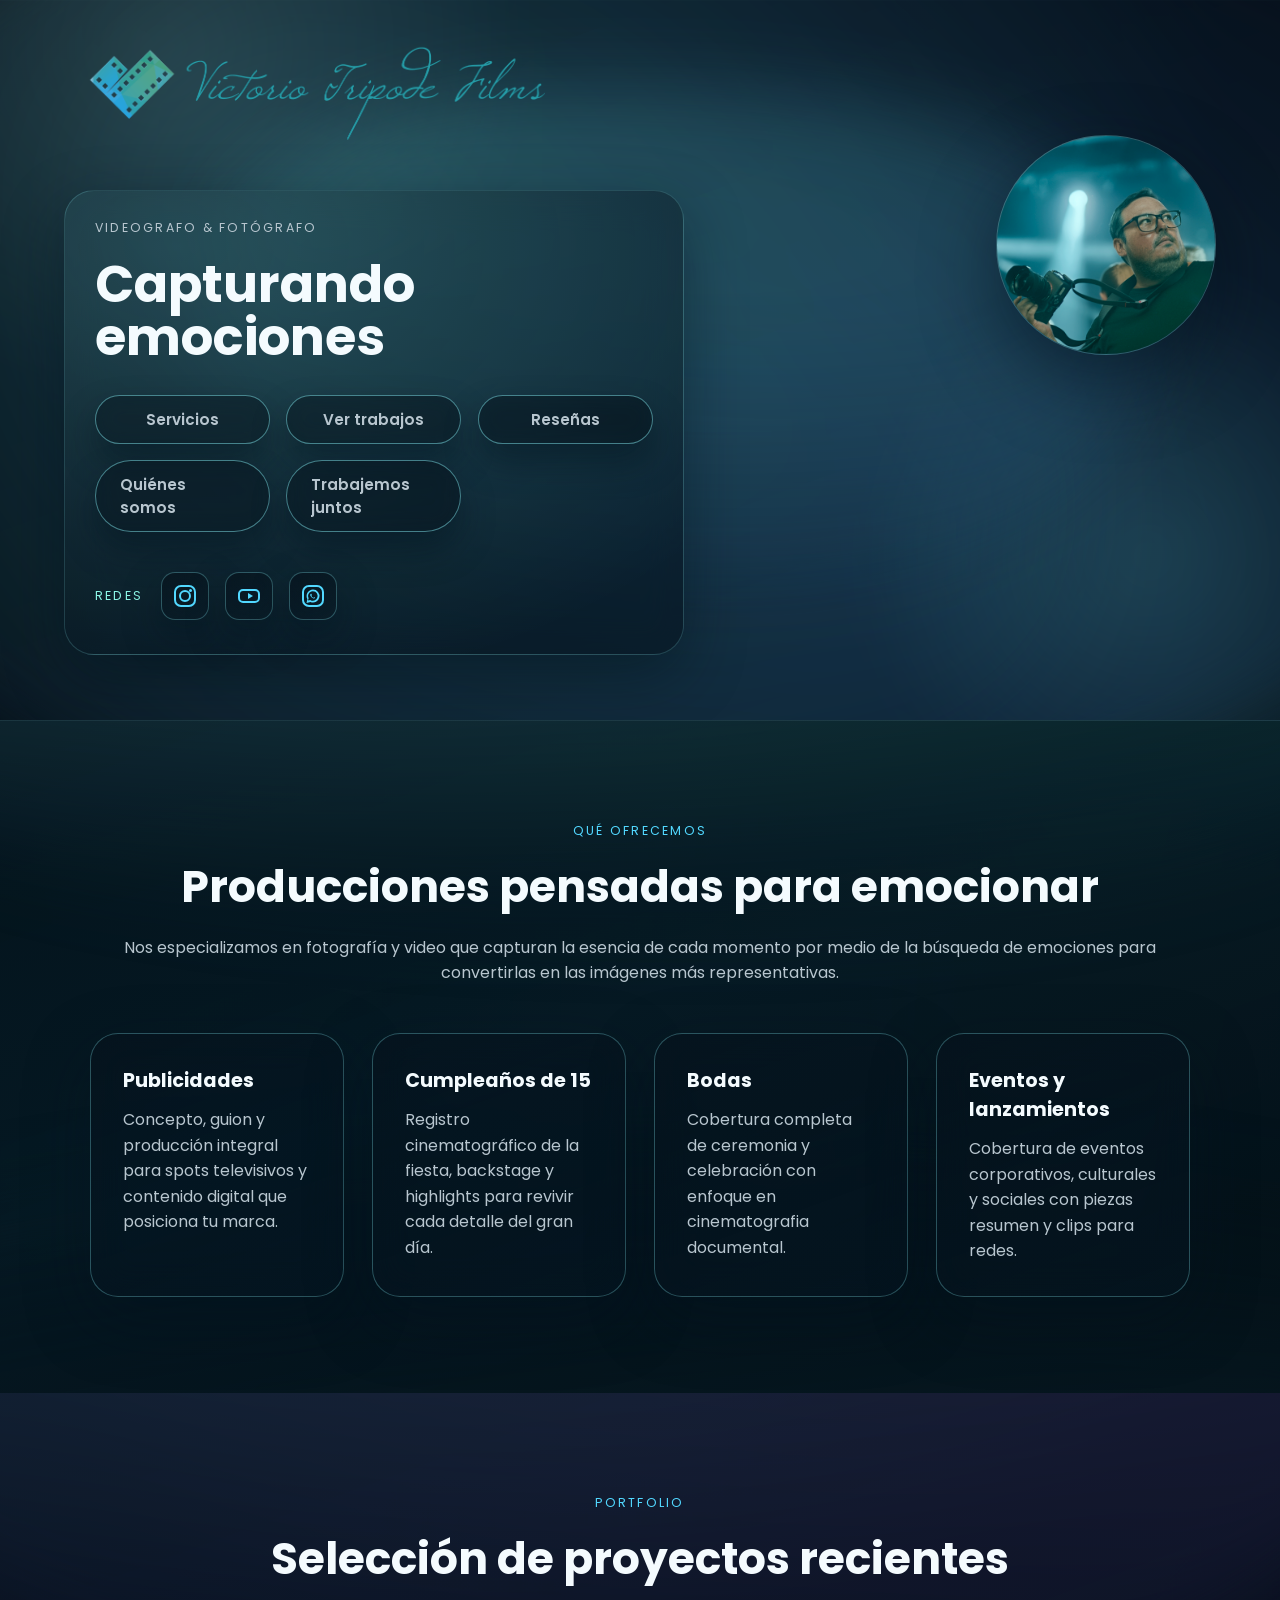
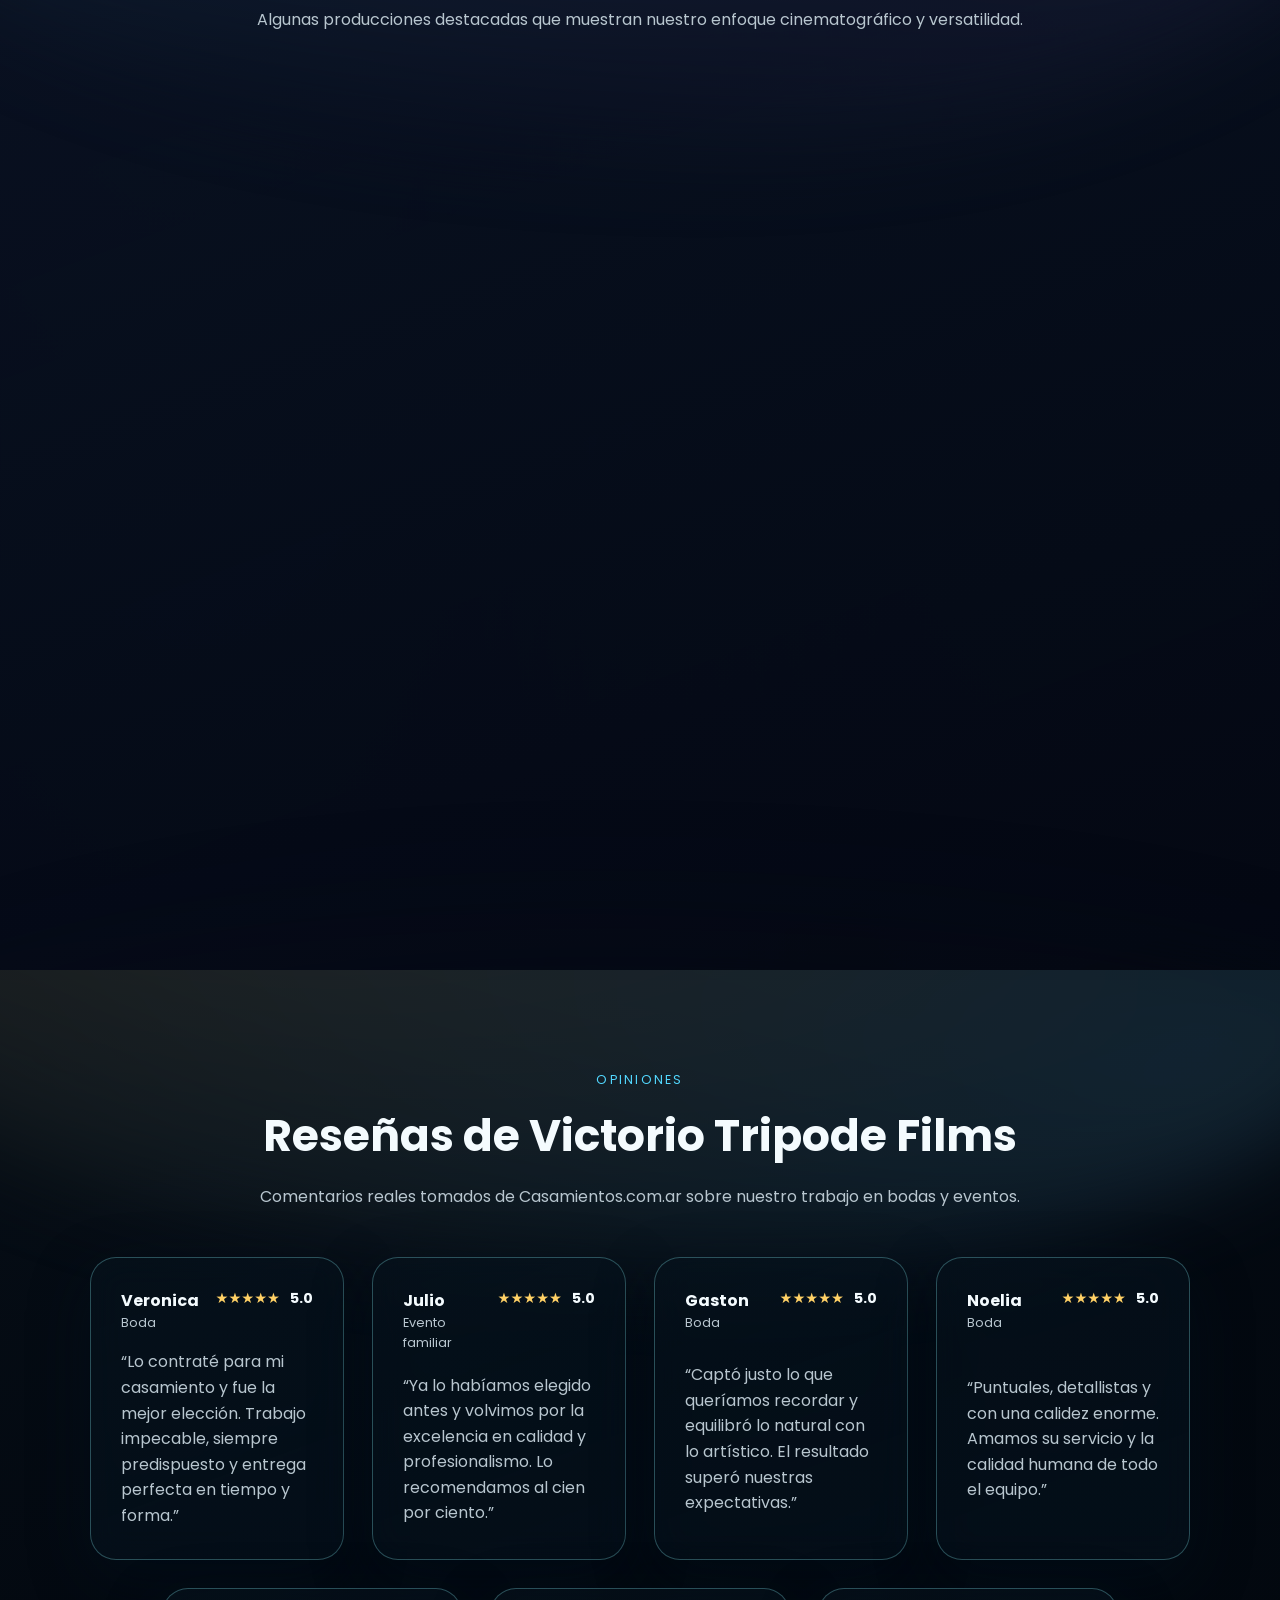
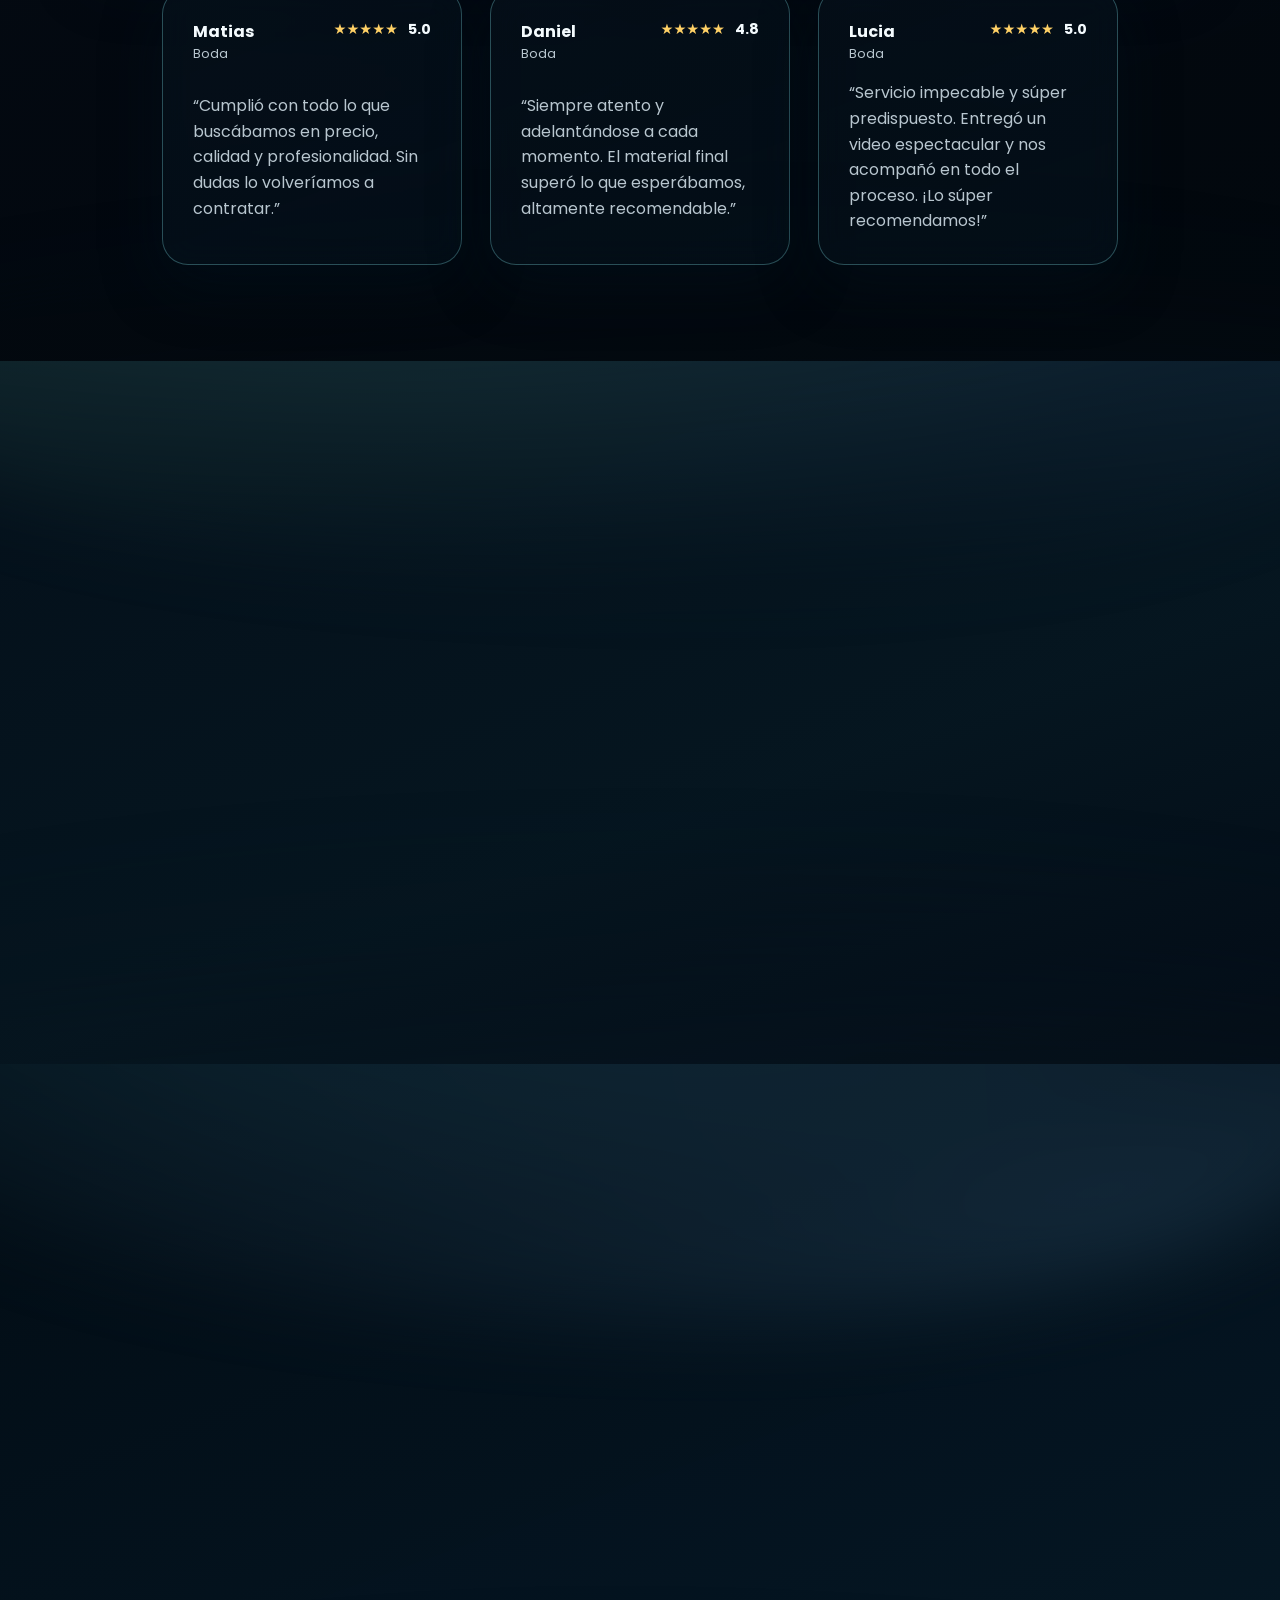
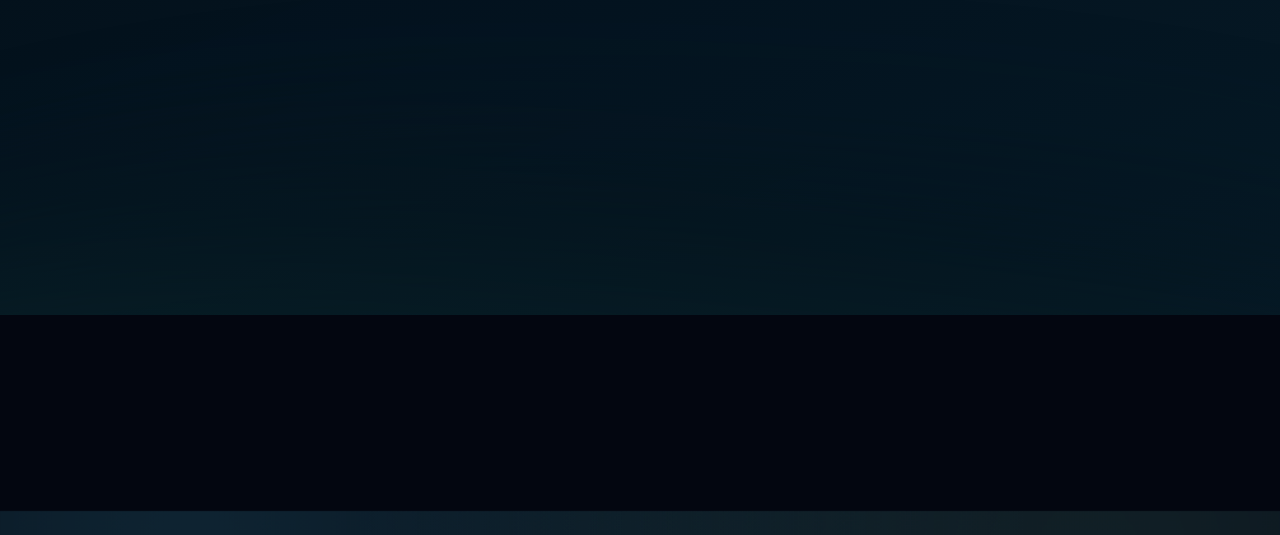
==== commit f9a395b0: "cambio superficial" ====
--- a/index.html
+++ b/index.html
@@ -179,7 +179,7 @@
               <a class="portfolio-card__link" href="https://photos.app.goo.gl/1ajAdyzCxbb1kRrP6" target="_blank" rel="noopener">
                 <div class="portfolio-card__image" style="background-image: url('assets/image copy 5.png'); background-position: center 20%;"></div>
                 <div class="portfolio-card__content">
-                  <h3>Highlights 15 Años</h3>
+                  <h3>Highlights Bodas</h3>
                 </div>
               </a>
             </article>
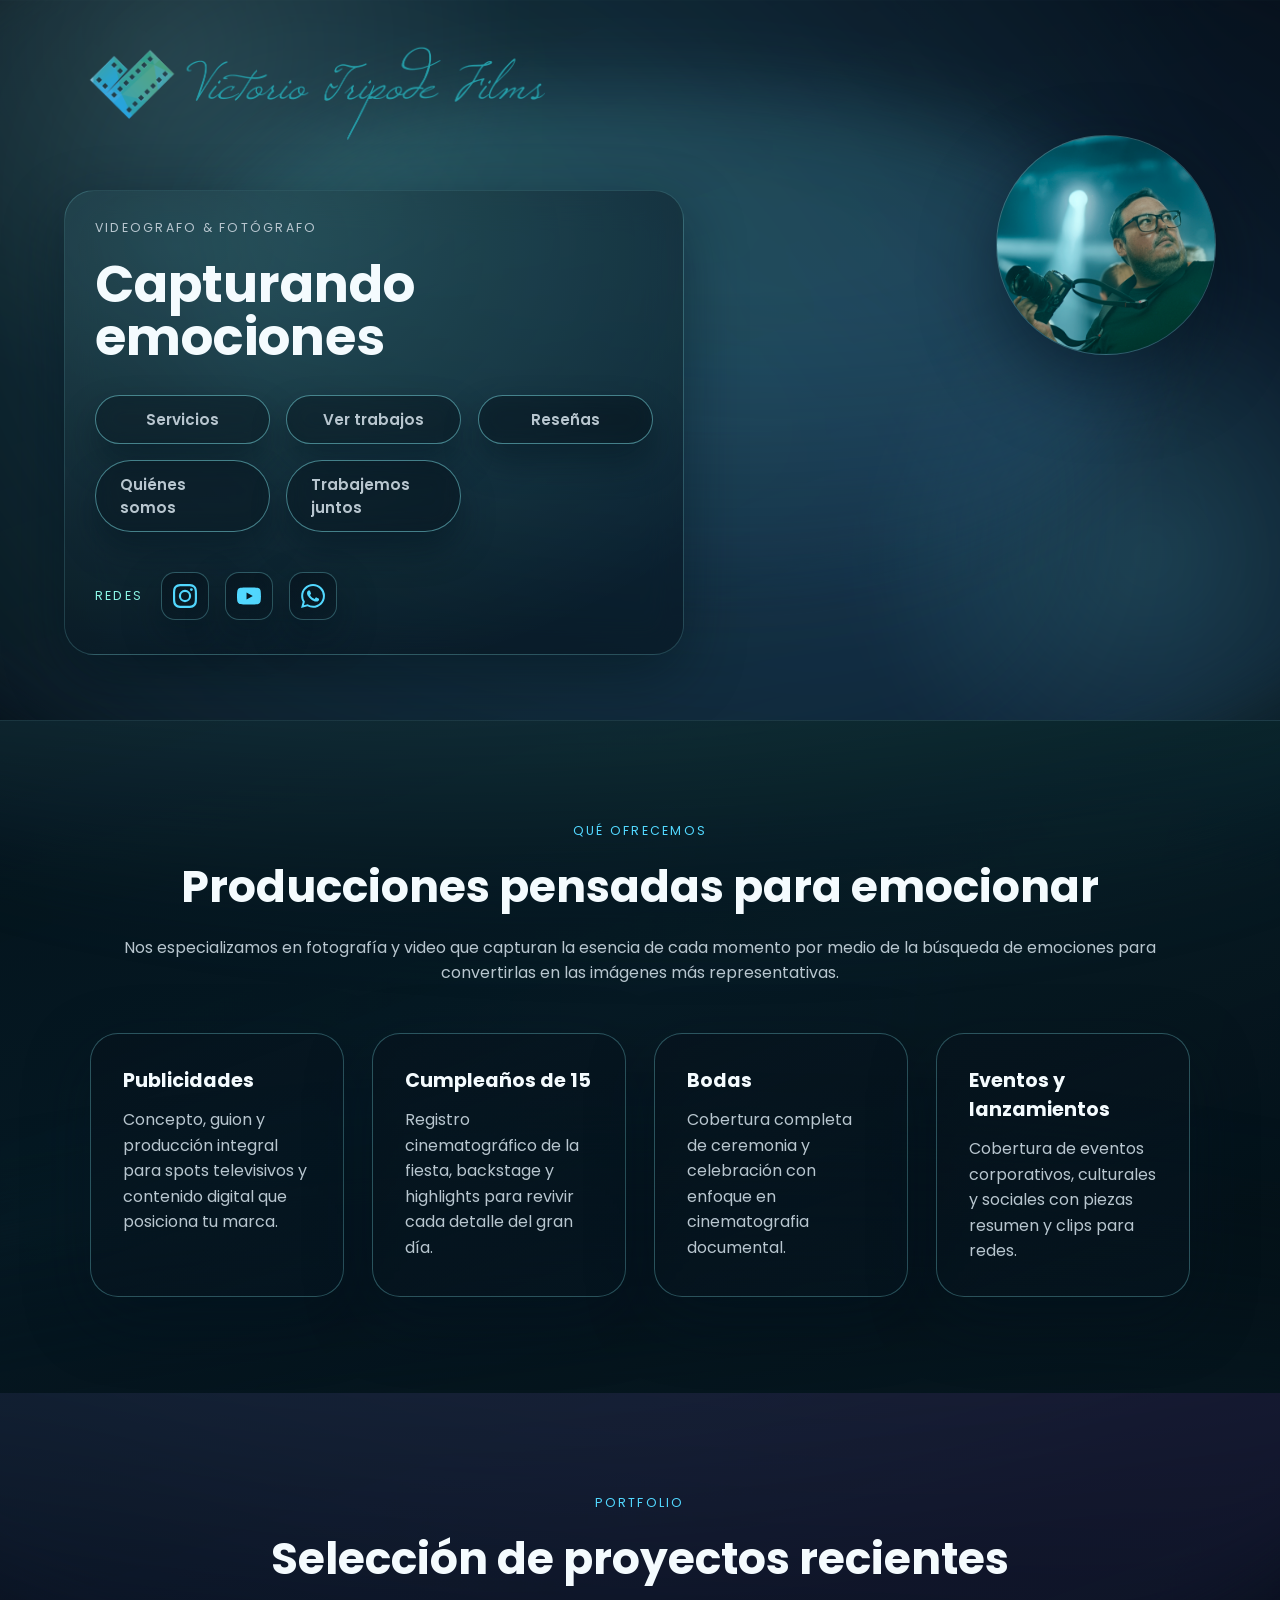
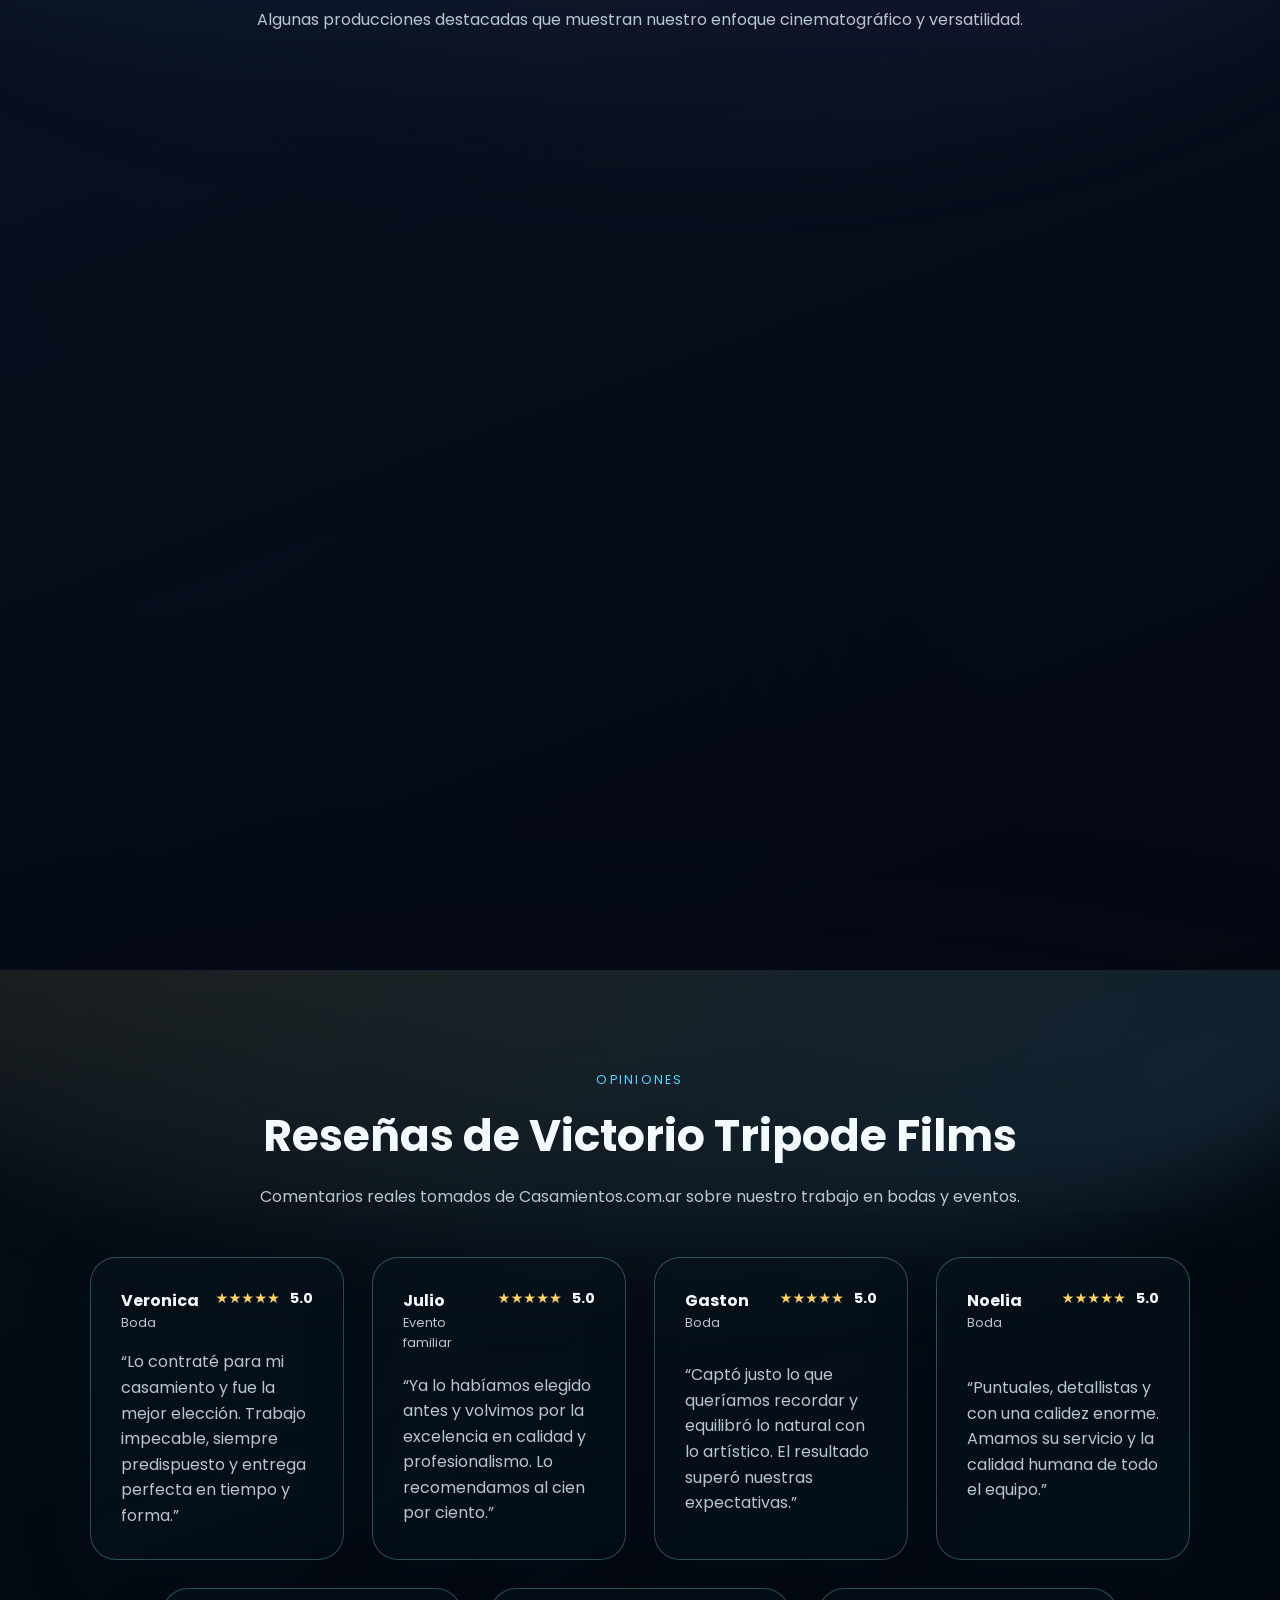
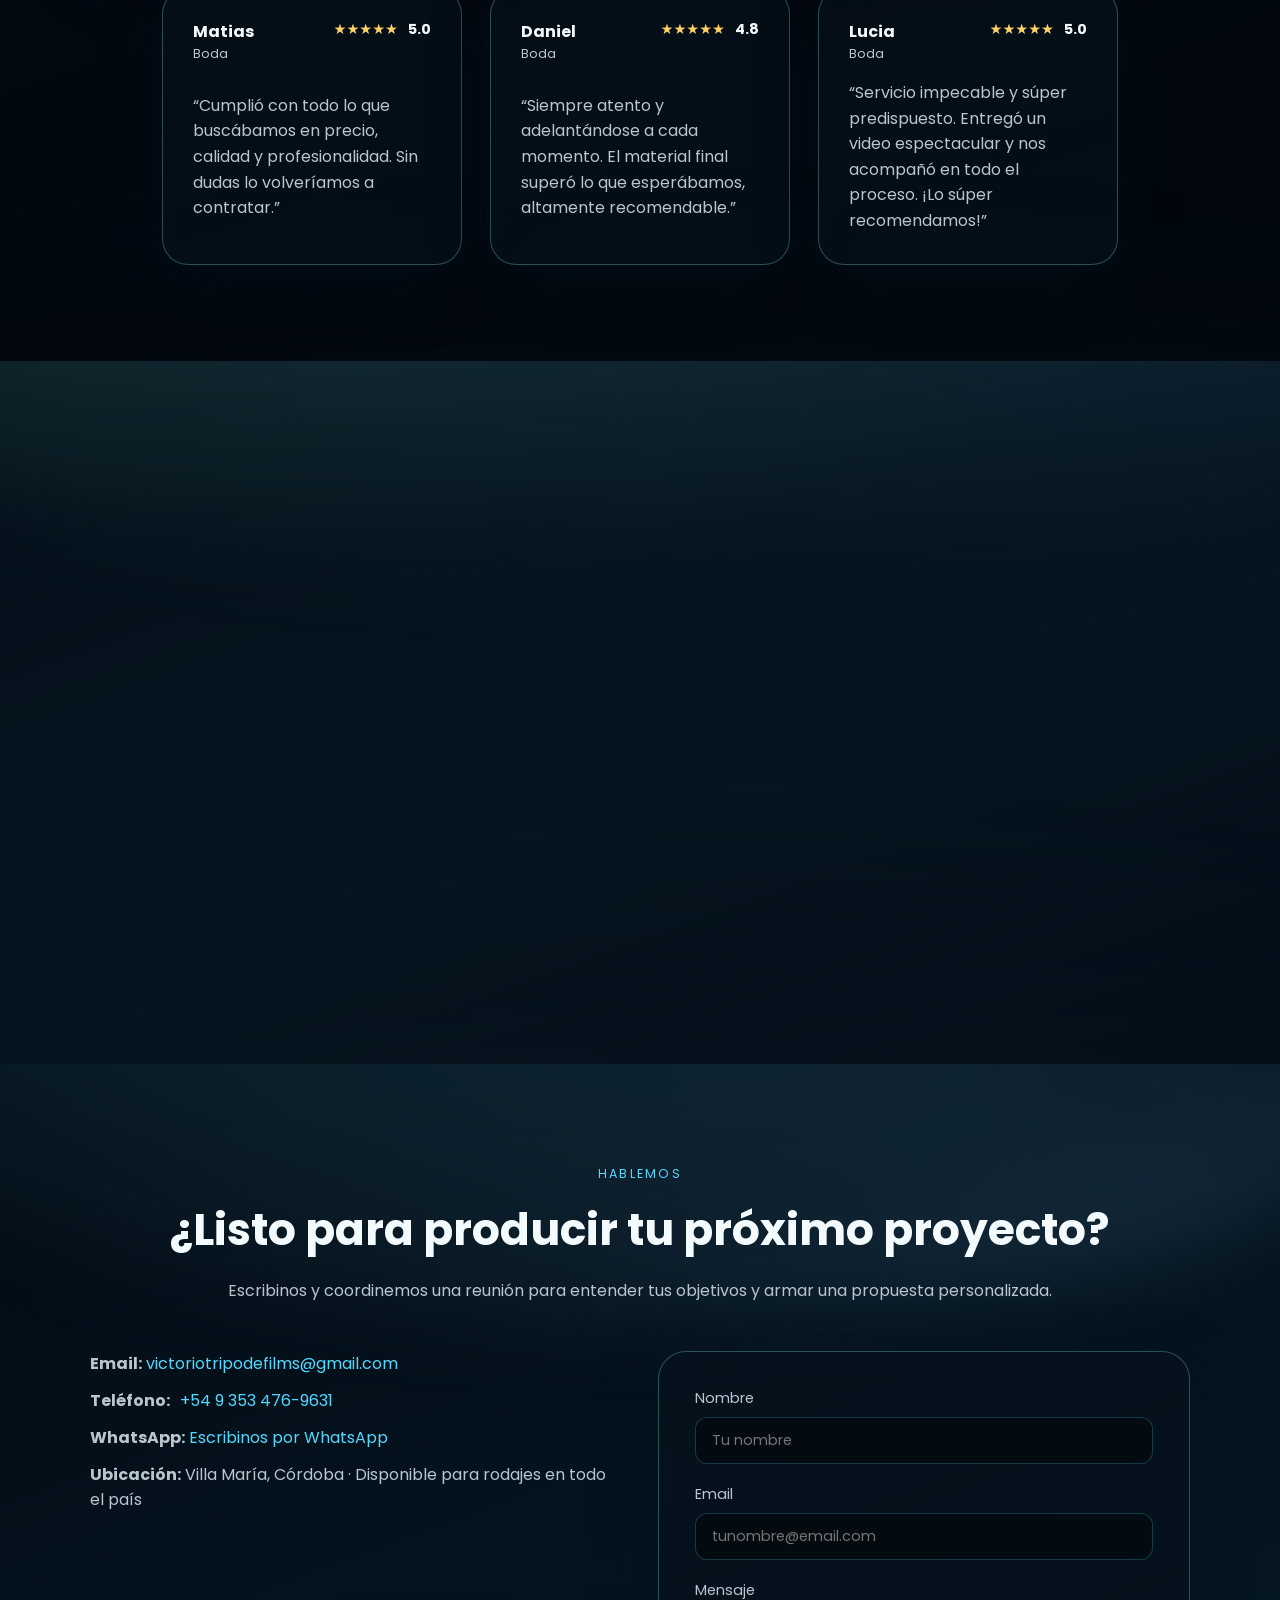
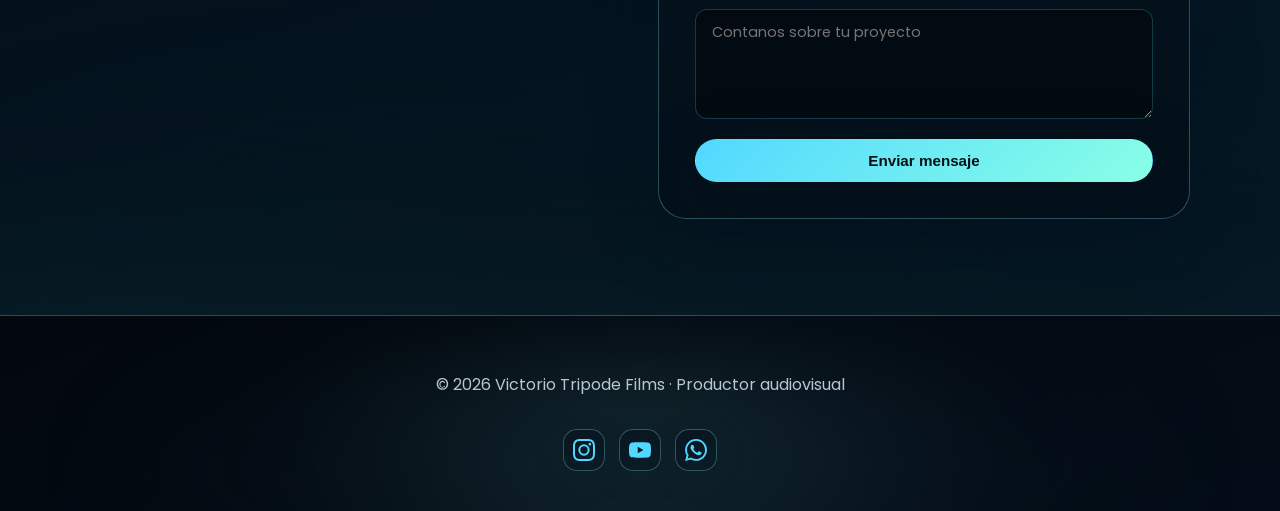
==== commit c64efcb4: "Subiendo pag" ====
--- a/index.html
+++ b/index.html
@@ -8,9 +8,10 @@
   <link rel="preconnect" href="https://fonts.googleapis.com">
   <link rel="preconnect" href="https://fonts.gstatic.com" crossorigin>
   <link href="https://fonts.googleapis.com/css2?family=Poppins:wght@300;400;600;700&display=swap" rel="stylesheet">
-  <link rel="stylesheet" href="assets/styles.css">
+  <link rel="stylesheet" href="assets/styles.css?v=5">
   <link rel="icon" type="image/png" href="assets/image.png?v=1">
   <meta name="theme-color" content="#3ccade">
+  <link rel="preload" as="image" href="https://images.unsplash.com/photo-1478720568477-152d9b164e26?auto=format&fit=crop&w=1600&q=80">
 </head>
 <body>
   <header class="hero">
@@ -40,24 +41,22 @@
         <span class="hero__social-label">Redes</span>
         <div class="social-links">
           <a class="social-icon" href="https://www.instagram.com/victoriotripode/" target="_blank" rel="noopener" aria-label="Instagram">
-            <svg viewBox="0 0 24 24" aria-hidden="true" focusable="false">
-              <rect x="2" y="2" width="20" height="20" rx="6" ry="6"></rect>
-              <circle cx="12" cy="12" r="5"></circle>
-              <circle cx="17.5" cy="6.5" r="1.5"></circle>
+            <svg viewBox="0 0 24 24" aria-hidden="true" focusable="false" fill="currentColor" stroke="none">
+              <path d="M12 2.163c3.204 0 3.584.012 4.85.07 3.252.148 4.771 1.691 4.919 4.919.058 1.265.069 1.645.069 4.849 0 3.205-.012 3.584-.069 4.849-.149 3.225-1.664 4.771-4.919 4.919-1.266.058-1.644.07-4.85.07-3.204 0-3.584-.012-4.849-.07-3.26-.149-4.771-1.699-4.919-4.92-.058-1.265-.07-1.644-.07-4.849 0-3.204.013-3.583.07-4.849.149-3.227 1.664-4.771 4.919-4.919 1.266-.057 1.645-.069 4.849-.069zM12 0C8.741 0 8.333.014 7.053.072 2.695.272.273 2.69.073 7.052.014 8.333 0 8.741 0 12c0 3.259.014 3.668.072 4.948.2 4.358 2.618 6.78 6.98 6.98C8.333 23.986 8.741 24 12 24c3.259 0 3.668-.014 4.948-.072 4.354-.2 6.782-2.618 6.979-6.98.059-1.28.073-1.689.073-4.948 0-3.259-.014-3.667-.072-4.947-.196-4.354-2.617-6.78-6.979-6.98C15.668.014 15.259 0 12 0zm0 5.838a6.162 6.162 0 100 12.324 6.162 6.162 0 000-12.324zM12 16a4 4 0 110-8 4 4 0 010 8zm6.406-11.845a1.44 1.44 0 100 2.881 1.44 1.44 0 000-2.881z"/>
             </svg>
           </a>
           <a class="social-icon" href="https://www.youtube.com/@victoriotripode7128" target="_blank" rel="noopener" aria-label="YouTube">
-            <svg viewBox="0 0 24 24" aria-hidden="true" focusable="false">
-              <rect x="2" y="6" width="20" height="12" rx="4"></rect>
-              <polygon points="11,9 16,12 11,15"></polygon>
+            <svg viewBox="0 0 24 24" aria-hidden="true" focusable="false" fill="currentColor" stroke="none">
+              <path d="M23.498 6.186a3.016 3.016 0 0 0-2.122-2.136C19.505 3.545 12 3.545 12 3.545s-7.505 0-9.377.505A3.017 3.017 0 0 0 .502 6.186C0 8.07 0 12 0 12s0 3.93.502 5.814a3.016 3.016 0 0 0 2.122 2.136c1.871.505 9.376.505 9.376.505s7.505 0 9.377-.505a3.015 3.015 0 0 0 2.122-2.136C24 15.93 24 12 24 12s0-3.93-.502-5.814zM9.545 15.568V8.432L15.818 12l-6.273 3.568z"/>
             </svg>
           </a>
-          <a class="social-icon" href="https://wa.me/5493534769631?text=Hola%2C%20quiero%20hacer%20un%20proyecto" target="_blank" rel="noopener" aria-label="WhatsApp">
-            <svg viewBox="0 0 24 24" aria-hidden="true" focusable="false">
-              <rect x="2" y="2" width="20" height="20" rx="6" ry="6"></rect>
-              <path d="M12 5.5a6.5 6.5 0 0 0-5.61 9.68L5.5 19l4-1.02A6.49 6.49 0 1 0 12 5.5Zm0 11.3a4.8 4.8 0 0 1-2.45-.67l-.18-.11-2.37.6.63-2.31-.12-.19a4.81 4.81 0 1 1 4.49 2.68Zm2.13-3.27c-.12-.06-.7-.35-.8-.39s-.19-.06-.27.06-.31.39-.38.47-.14.09-.26.03a3.94 3.94 0 0 1-1.17-.72 4.38 4.38 0 0 1-.82-1 0.28 0.28 0 0 1 0-.28c.07-.06.19-.24.25-.32s.09-.15.14-.24a0.2 0.2 0 0 0 0-.19c0-.06-.27-.66-.37-.9s-.2-.2-.27-.21h-0.24a0.46 0.46 0 0 0-.33.15 1.38 1.38 0 0 0-.43 1c0 .58.44 1.14.5 1.22s0 0 0 0a5.25 5.25 0 0 0 1.83 1.74 6.52 6.52 0 0 0 1.07.44 1.25 1.25 0 0 0 .58.04 1 1 0 0 0 .69-.49 0.82 0.82 0 0 0 .06-.49c-.03-0.07-0.12-0.11-0.24-0.17Z"></path>
-            </svg>
-          </a>
+          <div class="floating-icon">
+            <a class="social-icon" href="https://wa.me/5493534769631?text=Hola%2C%20quiero%20hacer%20un%20proyecto" target="_blank" rel="noopener" aria-label="WhatsApp">
+              <svg viewBox="0 0 24 24" aria-hidden="true" focusable="false" fill="currentColor" stroke="none">
+                <path d="M17.472 14.382c-.297-.149-1.758-.867-2.03-.967-.273-.099-.471-.148-.67.15-.197.297-.767.966-.94 1.164-.173.199-.347.223-.644.075-.297-.15-1.255-.463-2.39-1.475-.883-.788-1.48-1.761-1.653-2.059-.173-.297-.018-.458.13-.606.134-.133.298-.347.446-.52.149-.174.198-.298.298-.497.099-.198.05-.371-.025-.52-.075-.149-.669-1.612-.916-2.207-.242-.579-.487-.5-.669-.51a12.8 12.8 0 0 0-.57-.01c-.198 0-.52.074-.792.372-.272.297-1.04 1.016-1.04 2.479 0 1.462 1.065 2.875 1.213 3.074.149.198 2.096 3.2 5.077 4.487.709.306 1.262.489 1.694.625.712.227 1.36.195 1.871.118.571-.085 1.758-.719 2.006-1.413.248-.694.248-1.289.173-1.413-.074-.124-.272-.198-.57-.347m-5.421 7.403h-.004a9.87 9.87 0 0 1-5.031-1.378l-.361-.214-3.741.982.998-3.648-.235-.374a9.86 9.86 0 0 1-1.51-5.26c.001-5.45 4.436-9.884 9.888-9.884 2.64 0 5.122 1.03 6.988 2.898a9.825 9.825 0 0 1 2.893 6.994c-.003 5.45-4.437 9.884-9.885 9.884m8.413-18.297A11.815 11.815 0 0 0 12.05 0C5.495 0 .16 5.335.157 11.892c0 2.096.547 4.142 1.588 5.945L.057 24l6.305-1.654a11.882 11.882 0 0 0 5.683 1.448h.005c6.554 0 11.89-5.335 11.893-11.893a11.821 11.821 0 0 0-3.48-8.413Z"/>
+              </svg>
+            </a>
+          </div>
         </div>
       </div>
     </div>
@@ -73,20 +72,20 @@
         <h2>Producciones pensadas para emocionar</h2>
         <p>Nos especializamos en fotografía y video que capturan la esencia de cada momento por medio de la búsqueda de emociones para convertirlas en las imágenes más representativas.</p>
       </div>
-      <div class="grid grid--services">
-        <article class="card" data-reveal="zoom-in">
+      <div class="grid grid--services" data-reveal="fade-up">
+        <article class="card">
           <h3>Publicidades</h3>
           <p>Concepto, guion y producción integral para spots televisivos y contenido digital que posiciona tu marca.</p>
         </article>
-        <article class="card" data-reveal="zoom-in" data-reveal-delay="120">
+        <article class="card">
           <h3>Cumpleaños de 15</h3>
           <p>Registro cinematográfico de la fiesta, backstage y highlights para revivir cada detalle del gran día.</p>
         </article>
-        <article class="card" data-reveal="zoom-in" data-reveal-delay="200">
+        <article class="card">
           <h3>Bodas</h3>
           <p>Cobertura completa de ceremonia y celebración con enfoque en cinematografia documental.</p>
         </article>
-        <article class="card" data-reveal="zoom-in" data-reveal-delay="280">
+        <article class="card">
           <h3>Eventos y lanzamientos</h3>
           <p>Cobertura de eventos corporativos, culturales y sociales con piezas resumen y clips para redes.</p>
         </article>
@@ -99,13 +98,13 @@
         <h2>Selección de proyectos recientes</h2>
         <p>Algunas producciones destacadas que muestran nuestro enfoque cinematográfico y versatilidad.</p>
       </div>
-      <div class="portfolio-groups">
+      <div class="portfolio-groups" data-reveal="fade-up">
         <section class="portfolio-group" aria-labelledby="portfolio-video-heading">
-          <h3 id="portfolio-video-heading" class="portfolio-group__title" data-reveal="fade-up">Video</h3>
+          <h3 id="portfolio-video-heading" class="portfolio-group__title">Video</h3>
           <div class="grid grid--portfolio">
-            <article class="portfolio-card" data-reveal="fade-up">
+            <article class="portfolio-card">
               <a class="portfolio-card__video" href="https://www.youtube.com/watch?v=5FdEgwAXs3w" target="_blank" rel="noopener" aria-label="Ver video Resumen de la boda de Lucía y Manuel en YouTube">
-                <img src="https://img.youtube.com/vi/5FdEgwAXs3w/hqdefault.jpg" alt="Miniatura del video Resumen de la boda de Lucía y Manuel">
+                <img src="https://img.youtube.com/vi/5FdEgwAXs3w/hqdefault.jpg" alt="Miniatura del video Resumen de la boda de Lucía y Manuel" loading="lazy">
                 <span class="portfolio-card__play" aria-hidden="true">
                   <svg viewBox="0 0 64 64">
                     <circle cx="32" cy="32" r="30"></circle>
@@ -117,9 +116,9 @@
                 <h3>Resumen de la boda de Lucía y Manuel</h3>
               </div>
             </article>
-            <article class="portfolio-card" data-reveal="fade-up" data-reveal-delay="220">
+            <article class="portfolio-card">
               <a class="portfolio-card__video" href="https://www.youtube.com/watch?v=j9kuE2Vgo54" target="_blank" rel="noopener" aria-label="Ver video Lanzamiento de producto Aurora en YouTube">
-                <img src="assets/image copy 4.png" alt="Miniatura del video Video Final de Fiesta XV">
+                <img src="assets/image copy 4.jpg" alt="Miniatura del video Video Final de Fiesta XV" loading="lazy">
                 <span class="portfolio-card__play" aria-hidden="true">
                   <svg viewBox="0 0 64 64">
                     <circle cx="32" cy="32" r="30"></circle>
@@ -131,9 +130,9 @@
                 <h3>Video Final de Fiesta XV</h3>
               </div>
             </article>
-            <article class="portfolio-card" data-reveal="fade-up" data-reveal-delay="140">
+            <article class="portfolio-card">
               <a class="portfolio-card__video" href="https://www.youtube.com/watch?v=SgXLLQUyZig" target="_blank" rel="noopener" aria-label="Ver video 15 Años de Lucila en YouTube">
-                <img src="https://img.youtube.com/vi/SgXLLQUyZig/hqdefault.jpg" alt="Miniatura del video Fashion Look">
+                <img src="https://img.youtube.com/vi/SgXLLQUyZig/hqdefault.jpg" alt="Miniatura del video Fashion Look" loading="lazy">
                 <span class="portfolio-card__play" aria-hidden="true">
                   <svg viewBox="0 0 64 64">
                     <circle cx="32" cy="32" r="30"></circle>
@@ -149,37 +148,37 @@
         </section>
 
         <section class="portfolio-group" aria-labelledby="portfolio-photo-heading">
-          <h3 id="portfolio-photo-heading" class="portfolio-group__title" data-reveal="fade-up">Fotografía</h3>
+          <h3 id="portfolio-photo-heading" class="portfolio-group__title">Fotografía</h3>
           <div class="grid grid--portfolio grid--portfolio-photo">
-            <article class="portfolio-card" data-reveal="fade-up">
+            <article class="portfolio-card">
               <a class="portfolio-card__link" href="https://photos.app.goo.gl/fR3tqLfKLdtsuLpC8" target="_blank" rel="noopener">
-                <div class="portfolio-card__image" style="background-image: url('assets/image copy.png');"></div>
+                <div class="portfolio-card__image" style="background-image: url('assets/image copy.jpg');"></div>
                 <div class="portfolio-card__content">
                   <h3>Fiestas 15 Años</h3>
                 </div>
               </a>
             </article>
-            <article class="portfolio-card" data-reveal="fade-up" data-reveal-delay="140">
+            <article class="portfolio-card">
               <a class="portfolio-card__link" href="https://photos.app.goo.gl/D6VB1mkP4cScNcd29" target="_blank" rel="noopener">
-                <div class="portfolio-card__image" style="background-image: url('assets/image copy 2.png'); background-position: center 30%;"></div>
+                <div class="portfolio-card__image" style="background-image: url('assets/image copy 2.jpg'); background-position: center 30%;"></div>
                 <div class="portfolio-card__content">
                   <h3>Book 15 Años</h3>
                 </div>
               </a>
             </article>
-            <article class="portfolio-card" data-reveal="fade-up" data-reveal-delay="220">
+            <article class="portfolio-card">
               <a class="portfolio-card__link" href="https://photos.app.goo.gl/a9URhVU9mto6WzhA7" target="_blank" rel="noopener">
-                <div class="portfolio-card__image" style="background-image: url('assets/image copy 3.png');"></div>
+                <div class="portfolio-card__image" style="background-image: url('assets/image copy 3.jpg');"></div>
                 <div class="portfolio-card__content">
                   <h3>Fiesta de Boda</h3>
                 </div>
               </a>
             </article>
-            <article class="portfolio-card" data-reveal="fade-up" data-reveal-delay="300">
+            <article class="portfolio-card">
               <a class="portfolio-card__link" href="https://photos.app.goo.gl/1ajAdyzCxbb1kRrP6" target="_blank" rel="noopener">
-                <div class="portfolio-card__image" style="background-image: url('assets/image copy 5.png'); background-position: center 20%;"></div>
+                <div class="portfolio-card__image" style="background-image: url('assets/image copy 5.jpg'); background-position: center 20%;"></div>
                 <div class="portfolio-card__content">
-                  <h3>Highlights Bodas</h3>
+                  <h3>Book Bodas</h3>
                 </div>
               </a>
             </article>
@@ -194,8 +193,8 @@
         <h2>Reseñas de Victorio Tripode Films</h2>
         <p>Comentarios reales tomados de Casamientos.com.ar sobre nuestro trabajo en bodas y eventos.</p>
       </div>
-      <div class="grid grid--reviews">
-        <article class="review-card" data-reveal="lift">
+      <div class="grid grid--reviews" data-reveal="fade-up">
+        <article class="review-card">
           <header class="review-card__header">
             <div>
               <h3>Veronica</h3>
@@ -206,7 +205,7 @@
           <p>“Lo contraté para mi casamiento y fue la mejor elección. Trabajo impecable, siempre predispuesto y entrega perfecta en tiempo y forma.”</p>
         </article>
 
-        <article class="review-card" data-reveal="lift" data-reveal-delay="100">
+        <article class="review-card">
           <header class="review-card__header">
             <div>
               <h3>Julio</h3>
@@ -217,7 +216,7 @@
           <p>“Ya lo habíamos elegido antes y volvimos por la excelencia en calidad y profesionalismo. Lo recomendamos al cien por ciento.”</p>
         </article>
 
-        <article class="review-card" data-reveal="lift" data-reveal-delay="180">
+        <article class="review-card">
           <header class="review-card__header">
             <div>
               <h3>Gaston</h3>
@@ -228,7 +227,7 @@
           <p>“Captó justo lo que queríamos recordar y equilibró lo natural con lo artístico. El resultado superó nuestras expectativas.”</p>
         </article>
 
-        <article class="review-card" data-reveal="lift" data-reveal-delay="260">
+        <article class="review-card">
           <header class="review-card__header">
             <div>
               <h3>Noelia</h3>
@@ -239,7 +238,7 @@
           <p>“Puntuales, detallistas y con una calidez enorme. Amamos su servicio y la calidad humana de todo el equipo.”</p>
         </article>
 
-        <article class="review-card" data-reveal="lift" data-reveal-delay="340">
+        <article class="review-card">
           <header class="review-card__header">
             <div>
               <h3>Matias</h3>
@@ -250,7 +249,7 @@
           <p>“Cumplió con todo lo que buscábamos en precio, calidad y profesionalidad. Sin dudas lo volveríamos a contratar.”</p>
         </article>
 
-        <article class="review-card" data-reveal="lift" data-reveal-delay="420">
+        <article class="review-card">
           <header class="review-card__header">
             <div>
               <h3>Daniel</h3>
@@ -261,7 +260,7 @@
           <p>“Siempre atento y adelantándose a cada momento. El material final superó lo que esperábamos, altamente recomendable.”</p>
         </article>
 
-        <article class="review-card" data-reveal="lift" data-reveal-delay="500">
+        <article class="review-card">
           <header class="review-card__header">
             <div>
               <h3>Lucia</h3>
@@ -280,9 +279,9 @@
         <h2>Relatos llenos de emoción para cada celebración</h2>
         <p>Desde 2007 estamos transformando cada evento en recuerdos cinematográficos y auténticos.</p>
       </div>
-      <div class="about">
-        <p data-reveal="fade-up">Victorio Tripode Films es una productora audiovisual creada por un realizador que ama cubrir eventos sociales. Buscamos las emociones de cada día especial para convertirlas en imágenes sinceras que cuenten tu historia con pasión.</p>
-        <p data-reveal="fade-up" data-reveal-delay="160">Ofrecemos cobertura integral de bodas, 15 años y eventos: video y fotografía, preboda, postboda, entrega digital, fotolibros de alta calidad y coordinación personalizada. Nos reunimos con cada cliente para planificar juntos y asegurarnos de registrar cada detalle.</p>
+      <div class="about" data-reveal="fade-up">
+        <p>Victorio Tripode Films es una productora audiovisual creada por un realizador que ama cubrir eventos sociales. Buscamos las emociones de cada día especial para convertirlas en imágenes sinceras que cuenten tu historia con pasión.</p>
+        <p>Ofrecemos cobertura integral de bodas, 15 años y eventos: video y fotografía, preboda, postboda, entrega digital, fotolibros de alta calidad y coordinación personalizada. Nos reunimos con cada cliente para planificar juntos y asegurarnos de registrar cada detalle.</p>
       </div>
     </section>
 
@@ -292,8 +291,8 @@
         <h2>¿Listo para producir tu próximo proyecto?</h2>
         <p>Escribinos y coordinemos una reunión para entender tus objetivos y armar una propuesta personalizada.</p>
       </div>
-      <div class="contact">
-        <div class="contact__details" data-reveal="fade-right">
+      <div class="contact" data-reveal="fade-up">
+        <div class="contact__details">
           <p><strong>Email:</strong> <a href="mailto:victoriotripodefilms@gmail.com">victoriotripodefilms@gmail.com</a></p>
           <p>
             <strong>Teléfono:</strong>
@@ -305,7 +304,7 @@
           <p><strong>WhatsApp:</strong> <a href="https://wa.me/5493534769631?text=Hola%2C%20quiero%20hacer%20un%20proyecto" target="_blank" rel="noopener">Escribinos por WhatsApp</a></p>
           <p><strong>Ubicación:</strong> Villa María, Córdoba · Disponible para rodajes en todo el país</p>
         </div>
-        <form class="contact__form" action="https://formsubmit.co/victoriotripodefilms@gmail.com" method="POST" data-reveal="fade-left" data-reveal-delay="160">
+        <form class="contact__form" action="https://formsubmit.co/victoriotripodefilms@gmail.com" method="POST" >
           <input type="hidden" name="_subject" value="Nuevo mensaje desde la web">
           <input type="hidden" name="_captcha" value="false">
           <label>
@@ -330,22 +329,18 @@
     <p>© <span id="year"></span> Victorio Tripode Films · Productor audiovisual</p>
     <div class="social-links social-links--footer">
       <a class="social-icon" href="https://www.instagram.com/victoriotripode/" target="_blank" rel="noopener" aria-label="Instagram">
-        <svg viewBox="0 0 24 24" aria-hidden="true" focusable="false">
-          <rect x="2" y="2" width="20" height="20" rx="6" ry="6"></rect>
-          <circle cx="12" cy="12" r="5"></circle>
-          <circle cx="17.5" cy="6.5" r="1.5"></circle>
+        <svg viewBox="0 0 24 24" aria-hidden="true" focusable="false" fill="currentColor" stroke="none">
+          <path d="M12 2.163c3.204 0 3.584.012 4.85.07 3.252.148 4.771 1.691 4.919 4.919.058 1.265.069 1.645.069 4.849 0 3.205-.012 3.584-.069 4.849-.149 3.225-1.664 4.771-4.919 4.919-1.266.058-1.644.07-4.85.07-3.204 0-3.584-.012-4.849-.07-3.26-.149-4.771-1.699-4.919-4.92-.058-1.265-.07-1.644-.07-4.849 0-3.204.013-3.583.07-4.849.149-3.227 1.664-4.771 4.919-4.919 1.266-.057 1.645-.069 4.849-.069zM12 0C8.741 0 8.333.014 7.053.072 2.695.272.273 2.69.073 7.052.014 8.333 0 8.741 0 12c0 3.259.014 3.668.072 4.948.2 4.358 2.618 6.78 6.98 6.98C8.333 23.986 8.741 24 12 24c3.259 0 3.668-.014 4.948-.072 4.354-.2 6.782-2.618 6.979-6.98.059-1.28.073-1.689.073-4.948 0-3.259-.014-3.667-.072-4.947-.196-4.354-2.617-6.78-6.979-6.98C15.668.014 15.259 0 12 0zm0 5.838a6.162 6.162 0 100 12.324 6.162 6.162 0 000-12.324zM12 16a4 4 0 110-8 4 4 0 010 8zm6.406-11.845a1.44 1.44 0 100 2.881 1.44 1.44 0 000-2.881z"/>
         </svg>
       </a>
       <a class="social-icon" href="https://www.youtube.com/@victoriotripode7128" target="_blank" rel="noopener" aria-label="YouTube">
-        <svg viewBox="0 0 24 24" aria-hidden="true" focusable="false">
-          <rect x="2" y="6" width="20" height="12" rx="4"></rect>
-          <polygon points="11,9 16,12 11,15"></polygon>
+        <svg viewBox="0 0 24 24" aria-hidden="true" focusable="false" fill="currentColor" stroke="none">
+          <path d="M23.498 6.186a3.016 3.016 0 0 0-2.122-2.136C19.505 3.545 12 3.545 12 3.545s-7.505 0-9.377.505A3.017 3.017 0 0 0 .502 6.186C0 8.07 0 12 0 12s0 3.93.502 5.814a3.016 3.016 0 0 0 2.122 2.136c1.871.505 9.376.505 9.376.505s7.505 0 9.377-.505a3.015 3.015 0 0 0 2.122-2.136C24 15.93 24 12 24 12s0-3.93-.502-5.814zM9.545 15.568V8.432L15.818 12l-6.273 3.568z"/>
         </svg>
       </a>
       <a class="social-icon" href="https://wa.me/5493534769631?text=Hola%2C%20quiero%20hacer%20un%20proyecto" target="_blank" rel="noopener" aria-label="WhatsApp">
-        <svg viewBox="0 0 24 24" aria-hidden="true" focusable="false">
-          <rect x="2" y="2" width="20" height="20" rx="6" ry="6"></rect>
-          <path d="M12 5.5a6.5 6.5 0 0 0-5.61 9.68L5.5 19l4-1.02A6.49 6.49 0 1 0 12 5.5Zm0 11.3a4.8 4.8 0 0 1-2.45-.67l-.18-.11-2.37.6.63-2.31-.12-.19a4.81 4.81 0 1 1 4.49 2.68Zm2.13-3.27c-.12-.06-.7-.35-.8-.39s-.19-.06-.27.06-.31.39-.38.47-.14.09-.26.03a3.94 3.94 0 0 1-1.17-.72 4.38 4.38 0 0 1-.82-1 0.28 0.28 0 0 1 0-.28c.07-.06.19-.24.25-.32s.09-.15.14-.24a0.2 0.2 0 0 0 0-.19c0-.06-.27-.66-.37-.9s-.2-.2-.27-.21h-0.24a0.46 0.46 0 0 0-.33.15 1.38 1.38 0 0 0-.43 1c0 .58.44 1.14.5 1.22s0 0 0 0a5.25 5.25 0 0 0 1.83 1.74 6.52 6.52 0 0 0 1.07.44 1.25 1.25 0 0 0 .58.04 1 1 0 0 0 .69-.49 0.82 0.82 0 0 0 .06-.49c-.03-0.07-0.12-0.11-0.24-0.17Z"></path>
+        <svg viewBox="0 0 24 24" aria-hidden="true" focusable="false" fill="currentColor" stroke="none">
+          <path d="M17.472 14.382c-.297-.149-1.758-.867-2.03-.967-.273-.099-.471-.148-.67.15-.197.297-.767.966-.94 1.164-.173.199-.347.223-.644.075-.297-.15-1.255-.463-2.39-1.475-.883-.788-1.48-1.761-1.653-2.059-.173-.297-.018-.458.13-.606.134-.133.298-.347.446-.52.149-.174.198-.298.298-.497.099-.198.05-.371-.025-.52-.075-.149-.669-1.612-.916-2.207-.242-.579-.487-.5-.669-.51a12.8 12.8 0 0 0-.57-.01c-.198 0-.52.074-.792.372-.272.297-1.04 1.016-1.04 2.479 0 1.462 1.065 2.875 1.213 3.074.149.198 2.096 3.2 5.077 4.487.709.306 1.262.489 1.694.625.712.227 1.36.195 1.871.118.571-.085 1.758-.719 2.006-1.413.248-.694.248-1.289.173-1.413-.074-.124-.272-.198-.57-.347m-5.421 7.403h-.004a9.87 9.87 0 0 1-5.031-1.378l-.361-.214-3.741.982.998-3.648-.235-.374a9.86 9.86 0 0 1-1.51-5.26c.001-5.45 4.436-9.884 9.888-9.884 2.64 0 5.122 1.03 6.988 2.898a9.825 9.825 0 0 1 2.893 6.994c-.003 5.45-4.437 9.884-9.885 9.884m8.413-18.297A11.815 11.815 0 0 0 12.05 0C5.495 0 .16 5.335.157 11.892c0 2.096.547 4.142 1.588 5.945L.057 24l6.305-1.654a11.882 11.882 0 0 0 5.683 1.448h.005c6.554 0 11.89-5.335 11.893-11.893a11.821 11.821 0 0 0-3.48-8.413Z"/>
         </svg>
       </a>
     </div>
--- a/assets/styles.css
+++ b/assets/styles.css
@@ -280,7 +280,7 @@
     radial-gradient(140% 120% at 80% 40%, rgba(110, 192, 255, 0.22), transparent 65%),
     rgba(13, 45, 66, 0.32);
   mix-blend-mode: lighten;
-  filter: blur(36px) saturate(1.1);
+  filter: blur(36px) saturate(1.1); /* Performance fix */
   opacity: 0.55;
   animation: liquidDrift calc(var(--liquid-speed-fast) * 0.9) ease-in-out infinite;
   pointer-events: none;
@@ -852,6 +852,17 @@
   transform: translateY(-4px);
   box-shadow: 0 22px 48px rgba(2, 17, 29, 0.6);
   filter: brightness(1.08) saturate(1.1);
+}
+
+@keyframes iconFloat {
+  0%, 100% { transform: translate3d(0, -2px, 0) rotate3d(0, 0, 1, -4deg); }
+  50% { transform: translate3d(0, 2px, 0) rotate3d(0, 0, 1, 4deg); }
+}
+
+.floating-icon {
+  display: inline-flex;
+  animation: iconFloat 2.5s ease-in-out infinite;
+  will-change: transform;
 }
 
 .btn {
